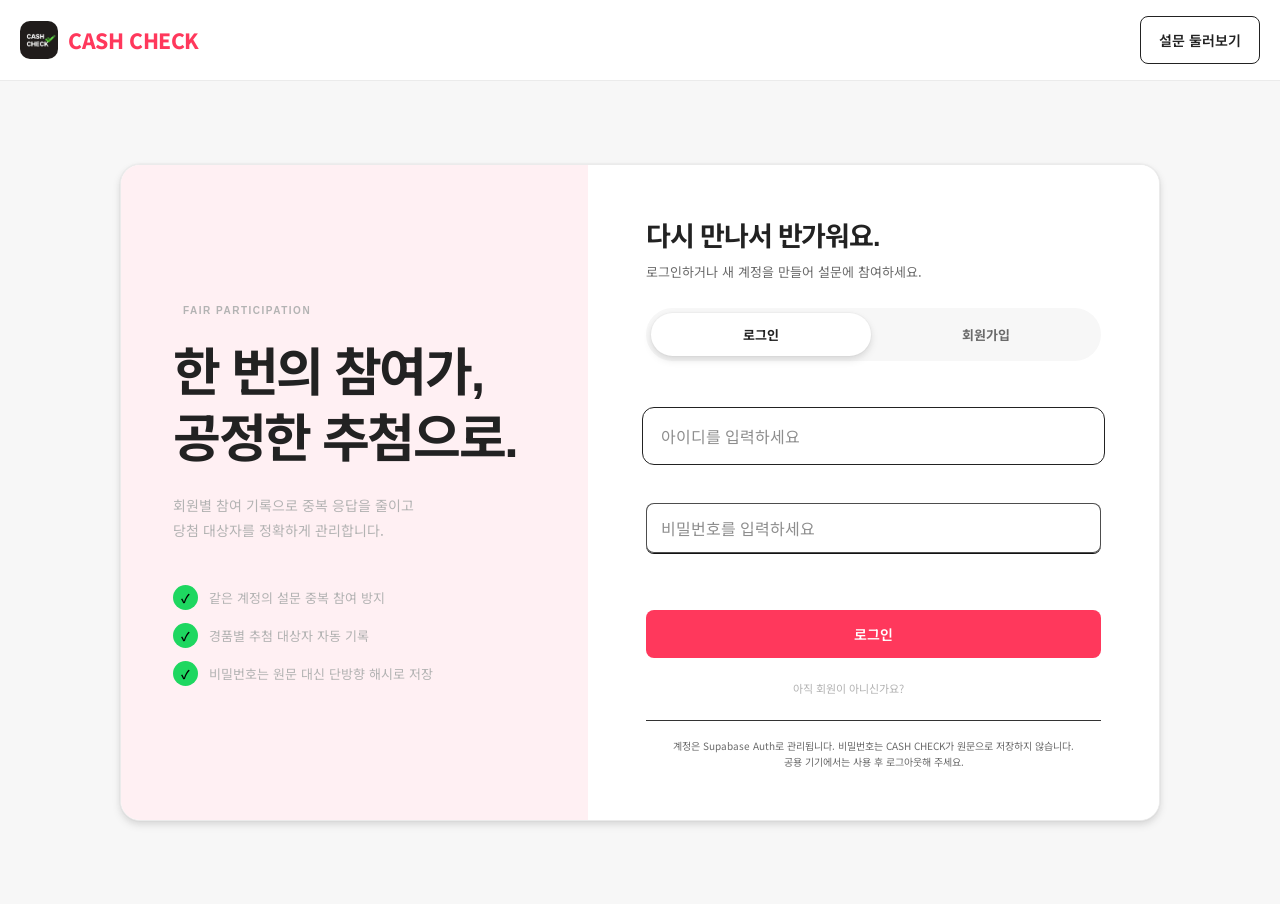
==== admin-draw.html @ 9e3c1b34 "Keep header action labels on one line" ====
<!DOCTYPE html>
<html lang="ko">
<head>
  <meta charset="UTF-8" />
  <meta name="viewport" content="width=device-width, initial-scale=1.0" />
  <meta name="description" content="Supabase 설문 참여 기록으로 당첨자를 추첨하는 CASH CHECK 마스터 화면" />
  <title>CASH CHECK · 마스터 경품 추첨</title>
  <link rel="preconnect" href="https://fonts.googleapis.com" />
  <link rel="preconnect" href="https://fonts.gstatic.com" crossorigin />
  <link href="https://fonts.googleapis.com/css2?family=Manrope:wght@500;600;700;800&family=Noto+Sans+KR:wght@400;500;600;700;800&display=swap" rel="stylesheet" />
  <link rel="icon" href="./assets/cash-check-logo.jpg" />
  <link rel="stylesheet" href="./styles.css?v=20260716-nav-nowrap" />
</head>
<body class="draw-page">
  <header class="site-header">
    <div class="nav-wrap">
      <a class="brand" href="./index.html" aria-label="CASH CHECK 홈"><img class="brand-logo" src="./assets/cash-check-logo.jpg" alt="" aria-hidden="true" /><span>CASH CHECK</span></a>
      <span class="draw-admin-badge">qwer 마스터 전용</span>
      <div class="nav-actions"><div data-auth-slot></div><a class="button button-small button-dark" href="./surveys.html">설문 목록</a></div>
    </div>
  </header>

  <main class="draw-main">
    <section class="draw-hero section-shell">
      <p class="kicker">MASTER RANDOM DRAW</p>
      <h1>완료된 설문별로<br />행운의 주인공을 뽑아보세요.</h1>
      <p>Supabase에 기록된 참여자만 돌림판에 들어갑니다. 서버에서 당첨자를 확정하고 기록한 뒤 돌림판 애니메이션으로 결과를 공개합니다.</p>
    </section>

    <section class="section-shell draw-board-shell">
      <div class="draw-loading draw-access-state" id="drawLoading"><span class="loading-spinner" aria-hidden="true"></span><strong>Supabase 참여 기록을 불러오는 중입니다.</strong></div>
      <div class="draw-access-state" id="drawDenied" hidden><span aria-hidden="true">🔐</span><h2>마스터 계정만 접근할 수 있어요.</h2><p><strong>qwer</strong> 계정으로 로그인한 뒤 다시 시도해 주세요.</p><a class="button button-primary" href="./auth.html?mode=login&next=./admin-draw.html">qwer 계정으로 로그인</a></div>
      <div class="draw-access-state" id="drawEmpty" hidden><span aria-hidden="true">📋</span><h2>추첨할 설문 기록이 없습니다.</h2><p>회원의 설문 참여 기록이 Supabase에 저장되면 여기에 설문별 돌림판이 생성됩니다.</p><a class="button button-ghost" href="./surveys.html">설문 목록 보기</a></div>
      <div class="draw-access-state draw-error-state" id="drawError" hidden><span aria-hidden="true">⚠️</span><h2>추첨 정보를 불러오지 못했어요.</h2><p id="drawErrorMessage"></p><button class="button button-dark" id="retryDrawData" type="button">다시 불러오기</button></div>
      <div class="draw-board-heading" id="drawBoardHeading" hidden><div><p class="draw-step-label">COMPLETED SURVEYS</p><h2>설문별 돌림판</h2></div><button class="text-button" id="refreshDrawData" type="button">참여 기록 새로고침</button></div>
      <div class="wheel-grid" id="wheelGrid" aria-live="polite"></div>
    </section>
  </main>

  <div class="draw-toast" id="drawToast" role="status" aria-live="polite"></div>
  <script src="./survey-data.js" defer></script>
  <script src="/api/config.js" defer></script>
  <script src="./auth.js?v=20260716-3" defer></script>
  <script src="./admin-draw.js?v=20260716-3" defer></script>
</body>
</html>
---- styles.css ----
:root {
  --navy: #17233f;
  --navy-2: #233154;
  --blue: #425bea;
  --blue-dark: #3046cb;
  --blue-soft: #eef0ff;
  --coral: #ff705c;
  --yellow: #ffcf4a;
  --mint: #98e6c1;
  --cream: #fbf8f0;
  --paper: #fffefa;
  --white: #ffffff;
  --ink: #18213a;
  --muted: #6f7585;
  --line: #e6e4dd;
  --shadow: 0 18px 45px rgba(26, 37, 68, 0.1);
  --radius: 24px;
}

* { box-sizing: border-box; }
[hidden] { display: none !important; }
html { scroll-behavior: smooth; }
body {
  margin: 0;
  color: var(--ink);
  background: var(--paper);
  font-family: "Noto Sans KR", sans-serif;
  word-break: keep-all;
}
body.modal-open { overflow: hidden; }
button, input { font: inherit; }
button, a { -webkit-tap-highlight-color: transparent; }
a { color: inherit; text-decoration: none; }
button { color: inherit; }

.skip-link { position: fixed; left: 16px; top: -60px; z-index: 200; padding: 12px 18px; background: var(--navy); color: white; border-radius: 10px; }
.skip-link:focus { top: 12px; }
.sr-only { position: absolute; width: 1px; height: 1px; margin: -1px; clip: rect(0, 0, 0, 0); overflow: hidden; }
.section-shell { width: min(1180px, calc(100% - 48px)); margin-inline: auto; }

.site-header { position: sticky; top: 0; z-index: 50; background: rgba(255, 254, 250, 0.92); border-bottom: 1px solid rgba(230, 228, 221, 0.85); backdrop-filter: blur(16px); }
.nav-wrap { width: min(1240px, calc(100% - 40px)); min-height: 76px; margin: auto; display: flex; align-items: center; justify-content: space-between; gap: 32px; }
.brand { display: inline-flex; align-items: center; gap: 10px; font-family: "Manrope", "Noto Sans KR", sans-serif; font-size: 22px; font-weight: 800; letter-spacing: -1px; white-space: nowrap; }
.brand-logo { width: 36px; height: 36px; border-radius: 7px; object-fit: cover; flex: 0 0 auto; box-shadow: 0 8px 22px rgba(0,0,0,.2); }
.brand-mark { position: relative; width: 29px; height: 27px; display: inline-flex; align-items: flex-end; gap: 3px; transform: rotate(-2deg); }
.brand-mark > span { display: block; width: 8px; border: 2px solid var(--navy); border-radius: 8px 8px 5px 5px; background: var(--yellow); }
.brand-mark > span:nth-child(1) { height: 17px; transform: rotate(-10deg); }
.brand-mark > span:nth-child(2) { height: 25px; background: var(--coral); }
.brand-mark > span:nth-child(3) { height: 20px; transform: rotate(9deg); background: var(--mint); }
.desktop-nav { display: flex; align-items: center; gap: 34px; margin-left: auto; }
.desktop-nav a { position: relative; font-size: 14px; font-weight: 600; color: #3f485e; }
.desktop-nav a::after { content: ""; position: absolute; height: 2px; left: 0; right: 100%; bottom: -7px; background: var(--blue); transition: right .2s; }
.desktop-nav a:hover::after { right: 0; }
.nav-actions { display: flex; align-items: center; gap: 10px; }
.auth-links, .auth-user-menu { display: flex; align-items: center; gap: 8px; }
.auth-user-chip { max-width: 118px; overflow: hidden; color: var(--navy); font-size: 13px; font-weight: 700; text-overflow: ellipsis; white-space: nowrap; }
.auth-logout { border: 0; background: transparent; color: var(--muted); font-size: 12px; cursor: pointer; padding: 8px 4px; }
.auth-logout:hover { color: var(--blue); }
.text-button { border: 0; background: transparent; font-size: 14px; cursor: pointer; padding: 10px; }
.menu-button { display: none; width: 42px; height: 42px; border: 1px solid var(--line); border-radius: 50%; background: white; cursor: pointer; }
.menu-button span { width: 17px; height: 2px; display: block; background: var(--navy); margin: 4px auto; transition: .2s; }
.mobile-nav { display: none; padding: 4px 24px 20px; background: var(--paper); }
.mobile-nav a { display: block; padding: 12px 0; font-weight: 600; border-bottom: 1px solid var(--line); }

.button { min-height: 50px; display: inline-flex; align-items: center; justify-content: center; gap: 12px; padding: 0 24px; border: 1px solid transparent; border-radius: 999px; font-weight: 700; font-size: 15px; cursor: pointer; transition: transform .2s, background .2s, box-shadow .2s; }
.button:hover { transform: translateY(-2px); }
.button-small { min-height: 43px; padding: 0 18px; font-size: 13px; }
.button-dark { color: white; background: var(--navy); }
.button-dark:hover { background: var(--blue); }
.button-primary { background: var(--blue); color: white; box-shadow: 0 10px 20px rgba(66, 91, 234, .23); }
.button-primary:hover { background: var(--blue-dark); }
.button-primary span, .button-light span { font-size: 19px; }
.button-ghost { color: var(--navy); background: white; border-color: #cfd2da; }
.button-ghost:hover { border-color: var(--navy); }
.button-light { background: white; color: var(--blue-dark); }
.button-full { width: 100%; border-radius: 13px; }

.opening-section { min-height: calc(100svh - 76px); display: grid; align-items: center; padding: 42px 0 34px; overflow: hidden; background: linear-gradient(180deg, #f4f1ff 0%, var(--paper) 76%); border-bottom: 1px solid var(--line); }
.opening-content { display: grid; justify-items: center; gap: 26px; }
.opening-copy { text-align: center; }
.opening-copy > p { width: max-content; margin: 0 auto 10px; padding: 5px 9px; color: var(--blue); background: var(--blue-soft); border-radius: 999px; font: 800 10px "Manrope", sans-serif; letter-spacing: 1.4px; }
.opening-copy h1 { margin: 0; font-family: "Gowun Dodum", sans-serif; font-size: clamp(38px, 4.5vw, 58px); font-weight: 400; line-height: 1.22; letter-spacing: -2.5px; }
.opening-copy > span { display: block; margin-top: 10px; color: var(--muted); font-size: 13px; }
.prize-grid { width: 100%; display: grid; grid-template-columns: repeat(3, 1fr); gap: 18px; }
.prize-card { position: relative; overflow: hidden; min-height: 296px; display: flex; flex-direction: column; padding: 14px; background: white; border: 1px solid var(--line); border-radius: 22px; box-shadow: 0 14px 34px rgba(26, 37, 68, .08); transition: transform .2s, box-shadow .2s, border-color .2s; }
.prize-card:hover { border-color: color-mix(in srgb, var(--prize-ink) 35%, white); box-shadow: 0 18px 40px rgba(26, 37, 68, .13); transform: translateY(-5px); }
.prize-brand { position: absolute; z-index: 2; left: 24px; top: 24px; padding: 5px 8px; color: var(--prize-ink); background: rgba(255,255,255,.88); border-radius: 7px; font: 800 9px "Manrope", sans-serif; letter-spacing: .8px; }
.prize-visual { position: relative; height: 132px; display: grid; place-items: center; overflow: hidden; background: var(--prize-color); border-radius: 14px; }
.prize-visual::before, .prize-visual::after { content: ""; position: absolute; border: 1px solid color-mix(in srgb, var(--prize-ink) 20%, transparent); border-radius: 50%; }
.prize-visual::before { width: 150px; height: 150px; right: -65px; top: -70px; }
.prize-visual::after { width: 80px; height: 80px; left: -35px; bottom: -38px; }
.prize-visual > span { position: relative; z-index: 1; font-size: 64px; filter: drop-shadow(0 7px 7px rgba(24, 33, 58, .12)); transform: translateY(4px); }
.prize-info { display: flex; flex: 1; flex-direction: column; padding: 15px 7px 6px; }
.prize-info > span { color: var(--muted); font-size: 9px; }
.prize-info h2 { margin: 5px 0 6px; color: var(--ink); font-size: 17px; line-height: 1.35; letter-spacing: -.5px; }
.prize-info strong { width: max-content; padding: 4px 7px; color: var(--prize-ink); background: var(--prize-color); border-radius: 6px; font-size: 10px; }
.prize-info p { margin: auto 0 0; padding-top: 12px; color: var(--muted); border-top: 1px solid var(--line); font-size: 10px; line-height: 1.45; }
.prize-hit { position: absolute; inset: 0; border: 0; border-radius: inherit; background: transparent; cursor: pointer; }
.prize-hit:focus-visible { outline: 3px solid var(--prize-ink); outline-offset: -5px; }
.opening-skip { display: inline-flex; align-items: center; gap: 8px; color: var(--muted); font-size: 11px; font-weight: 600; }
.opening-skip span { color: var(--blue); font-size: 16px; animation: opening-bounce 1.8s ease-in-out infinite; }
.landing-page .opening-skip span { animation-name: opening-forward; }
.landing-empty { grid-column: 1 / -1; margin: 60px 0; color: var(--muted); text-align: center; }
@keyframes opening-bounce { 50% { transform: translateY(4px); } }
@keyframes opening-forward { 50% { transform: translateX(4px); } }

.hero { min-height: calc(100svh - 76px); display: grid; grid-template-columns: .88fr 1.12fr; align-items: center; gap: 50px; padding-block: clamp(30px, 4vh, 52px); }
.eyebrow { display: inline-flex; align-items: center; gap: 8px; color: var(--blue); font-size: 13px; font-weight: 700; letter-spacing: -.1px; }
.eyebrow-dot { width: 19px; height: 19px; display: inline-block; border: 5px solid var(--blue); border-radius: 50%; box-shadow: inset 0 0 0 2px white; }
.hero h1 { margin: 24px 0 24px; font-family: "Gowun Dodum", sans-serif; font-size: clamp(48px, 5.5vw, 76px); line-height: 1.18; letter-spacing: -4px; font-weight: 400; }
.hero h1 em { position: relative; color: var(--blue); font-style: normal; }
.hero h1 em::after { content: ""; position: absolute; left: 2px; right: -2px; bottom: 0; height: 8px; border-radius: 50%; border-top: 3px solid var(--coral); transform: rotate(-1deg); }
.hero-copy > p { margin: 0; color: var(--muted); line-height: 1.85; font-size: 17px; }
.hero-actions { display: flex; gap: 12px; margin-top: 34px; }
.hero-proof { display: flex; gap: 24px; margin-top: 22px; font-size: 12px; color: #707787; }
.hero-proof b { display: inline-grid; width: 18px; height: 18px; margin-right: 4px; place-items: center; color: var(--blue); background: var(--blue-soft); border-radius: 50%; }

.hero-visual { position: relative; min-height: 590px; display: grid; place-items: center; isolation: isolate; }
.hero-visual::before { content: ""; position: absolute; z-index: -3; width: 500px; height: 500px; background: #d8dcff; border-radius: 46% 54% 63% 37% / 47% 44% 56% 53%; transform: rotate(8deg); }
.hero-visual::after { content: ""; position: absolute; z-index: -2; width: 440px; height: 440px; border: 2px dashed rgba(66, 91, 234, .23); border-radius: 50%; }
.orbit { position: absolute; z-index: -1; border-radius: 50%; }
.orbit-one { width: 78px; height: 78px; right: 4%; top: 12%; background: var(--yellow); border: 1px solid rgba(24, 33, 58, .12); }
.orbit-two { width: 46px; height: 46px; left: 2%; bottom: 13%; background: var(--coral); }
.floating-note { position: absolute; z-index: 2; display: flex; align-items: center; gap: 9px; padding: 12px 16px; border: 1px solid rgba(23, 35, 63, .08); border-radius: 13px; background: white; box-shadow: var(--shadow); font-size: 12px; font-weight: 700; animation: float 4s ease-in-out infinite; }
.floating-note span { width: 24px; height: 24px; display: grid; place-items: center; border-radius: 50%; background: var(--mint); }
.note-top { right: -3px; top: 19%; }
.note-bottom { left: -4px; bottom: 21%; animation-delay: -2s; }
.note-bottom span { background: var(--yellow); }
.preview-card { position: relative; width: 410px; padding: 25px; border: 2px solid rgba(66, 91, 234, .24); border-radius: 27px; background: white; box-shadow: 14px 20px 0 rgba(49, 65, 132, .12), var(--shadow); cursor: pointer; transform: rotate(-2deg); transition: transform .2s ease, box-shadow .2s ease, border-color .2s ease; }
.preview-card:hover, .preview-card:focus-within { border-color: var(--blue); box-shadow: 10px 15px 0 rgba(49, 65, 132, .12), 0 18px 46px rgba(23,35,63,.16); transform: rotate(-1deg) translateY(-6px); }
.preview-hit { position: absolute; inset: 0; border: 0; border-radius: inherit; background: transparent; cursor: pointer; }
.preview-hit:focus-visible { outline: 3px solid var(--blue); outline-offset: 5px; }
.preview-head { display: flex; justify-content: space-between; }
.preview-head p { margin: 0 0 4px; color: var(--blue); font: 700 10px "Manrope", sans-serif; letter-spacing: 1px; }
.preview-head div > span { color: var(--muted); font-size: 11px; }
.bookmark-icon { width: 30px; height: 30px; display: grid; place-items: center; color: white; background: var(--blue); border-radius: 50%; font-size: 16px; font-weight: 800; }
.preview-illustration { position: relative; height: 190px; margin: 18px 0; overflow: hidden; background: var(--blue-soft); border-radius: 16px; }
.preview-illustration::before { content: ""; position: absolute; width: 95px; height: 95px; right: -20px; bottom: -20px; border-radius: 50%; background: var(--mint); }
.preview-illustration::after { content: ""; position: absolute; width: 60px; height: 60px; left: -15px; top: -15px; transform: rotate(15deg); background: var(--yellow); border-radius: 15px; }
.speech { position: absolute; z-index: 1; display: grid; place-items: center; border: 2px solid var(--navy); background: white; color: var(--navy); font: 800 24px "Manrope"; box-shadow: 4px 4px 0 rgba(23, 35, 63, .13); }
.speech::after { content: ""; position: absolute; width: 9px; height: 9px; bottom: -6px; background: white; border-right: 2px solid var(--navy); border-bottom: 2px solid var(--navy); transform: rotate(45deg); }
.speech-a { width: 72px; height: 62px; left: 68px; top: 42px; border-radius: 18px; transform: rotate(-7deg); }
.speech-b { width: 78px; height: 70px; left: 150px; top: 68px; border-radius: 50%; background: var(--coral); color: white; transform: rotate(7deg); }
.speech-b::after { background: var(--coral); }
.speech-c { width: 66px; height: 59px; right: 55px; top: 31px; border-radius: 15px; background: var(--yellow); transform: rotate(6deg); }
.speech-c::after { background: var(--yellow); }
.cursor-shape { position: absolute; z-index: 2; right: 105px; bottom: 16px; color: var(--blue); font-size: 32px; transform: rotate(-20deg); }
.category-label { display: inline-block; padding: 5px 9px; color: var(--blue-dark); background: var(--blue-soft); border-radius: 6px; font-size: 10px; font-weight: 700; }
.preview-card h2 { margin: 13px 0; font-size: 24px; line-height: 1.38; letter-spacing: -.8px; }
.preview-meta { display: flex; gap: 16px; color: var(--muted); font-size: 12px; }
.preview-meta span::before { content: "·"; margin-right: 5px; color: var(--blue); }
.preview-reward { display: flex; justify-content: space-between; align-items: center; margin-top: 20px; padding-top: 16px; border-top: 1px solid var(--line); font-size: 12px; color: var(--muted); }
.preview-reward strong { max-width: 230px; color: var(--coral); font: 800 16px/1.45 "Manrope", "Noto Sans KR", sans-serif; text-align: right; }
.preview-cta { min-height: 50px; display: flex; align-items: center; justify-content: space-between; margin-top: 16px; padding: 0 17px; color: white; background: var(--blue); border-radius: 13px; font-size: 14px; font-weight: 700; box-shadow: 0 8px 16px rgba(66, 91, 234, .2); }
.preview-cta b { width: 23px; height: 23px; display: grid; place-items: center; background: rgba(255,255,255,.18); border-radius: 50%; font-size: 15px; }
@keyframes float { 50% { transform: translateY(-8px); } }

.trust-strip { background: var(--cream); border-block: 1px solid var(--line); }
.trust-grid { min-height: 120px; display: grid; grid-template-columns: repeat(3, 1fr); align-items: center; }
.trust-item { min-height: 58px; display: flex; align-items: center; justify-content: center; gap: 16px; padding: 0 34px; border-right: 1px solid var(--line); }
.trust-item:last-child { border: 0; }
.trust-icon { flex: 0 0 auto; width: 42px; height: 42px; display: grid; place-items: center; color: var(--blue); background: var(--blue-soft); border-radius: 50%; font-size: 18px; font-weight: 800; }
.trust-item strong { display: block; margin-bottom: 4px; font-size: 14px; }
.trust-item p { margin: 0; color: var(--muted); font-size: 11px; }

.survey-section { padding: 110px 0 120px; background: var(--paper); }
.section-heading { display: flex; align-items: end; justify-content: space-between; gap: 24px; }
.kicker { margin: 0 0 14px !important; color: var(--blue) !important; font: 800 12px "Manrope", sans-serif !important; letter-spacing: 1.7px; }
.section-heading h2, .process-intro h2 { margin: 0; font-family: "Gowun Dodum", sans-serif; font-size: clamp(36px, 4.5vw, 54px); font-weight: 400; letter-spacing: -2px; line-height: 1.25; }
.section-heading > div > p:last-child { margin: 13px 0 0; color: var(--muted); font-size: 15px; }
.result-summary { flex: 0 0 auto; padding-bottom: 4px; color: var(--muted); font-size: 13px; }
.result-summary strong { color: var(--blue); font: 800 23px "Manrope"; }
.survey-toolbar { display: flex; justify-content: space-between; align-items: center; gap: 20px; margin: 42px 0 30px; }
.filter-tabs { display: flex; flex-wrap: wrap; gap: 8px; }
.filter-chip { padding: 10px 16px; border: 1px solid var(--line); border-radius: 999px; background: white; color: #5b6271; font-size: 13px; font-weight: 600; cursor: pointer; transition: .18s; }
.filter-chip:hover, .filter-chip.active { border-color: var(--navy); background: var(--navy); color: white; }
.search-box { width: 270px; height: 44px; display: flex; align-items: center; gap: 8px; padding: 0 15px; border: 1px solid var(--line); border-radius: 12px; background: white; }
.search-box:focus-within { border-color: var(--blue); box-shadow: 0 0 0 3px var(--blue-soft); }
.search-box span { font-size: 22px; transform: rotate(-15deg); }
.search-box input { width: 100%; border: 0; outline: 0; background: transparent; font-size: 12px; }
.survey-grid { display: grid; grid-template-columns: repeat(3, 1fr); gap: 22px; }
.survey-card { position: relative; overflow: hidden; display: flex; flex-direction: column; min-height: 355px; padding: 26px; border: 1px solid var(--line); border-radius: 19px; background: white; transition: transform .22s, box-shadow .22s, border-color .22s; }
.survey-card:hover { transform: translateY(-6px); border-color: #ced3f7; box-shadow: var(--shadow); }
.survey-card::before { content: ""; position: absolute; width: 100px; height: 100px; right: -45px; top: -45px; border-radius: 50%; background: var(--card-color, var(--blue-soft)); opacity: .8; }
.card-top { display: flex; justify-content: space-between; align-items: center; }
.card-category { padding: 6px 10px; border-radius: 7px; color: var(--card-ink, var(--blue)); background: var(--card-color, var(--blue-soft)); font-size: 11px; font-weight: 700; }
.card-dday { color: var(--coral); font: 800 11px "Manrope"; }
.survey-card h3 { margin: 23px 0 11px; font-size: 20px; line-height: 1.48; letter-spacing: -.7px; }
.survey-card .description { margin: 0; color: var(--muted); font-size: 12px; line-height: 1.75; }
.card-facts { display: flex; gap: 17px; margin-top: 20px; color: #50586a; font-size: 11px; }
.card-facts span { display: inline-flex; align-items: center; gap: 5px; }
.privacy-badge { width: max-content; margin-top: 15px; padding: 5px 8px; border-radius: 6px; background: #f4f5f7; color: #596274; font-size: 10px; }
.privacy-badge::before { content: "✓"; margin-right: 5px; color: #19875a; font-weight: 800; }
.card-bottom { display: flex; justify-content: space-between; align-items: end; gap: 12px; margin-top: auto; padding-top: 22px; border-top: 1px solid var(--line); }
.card-bottom > div:first-child { flex: 1; min-width: 0; }
.reward-label { display: block; margin-bottom: 4px; color: var(--muted); font-size: 10px; }
.reward-value { display: block; color: var(--blue); font: 800 14px/1.45 "Manrope", "Noto Sans KR", sans-serif; word-break: keep-all; }
.slots { flex: 0 0 auto; text-align: right; }
.slots span { display: block; margin-bottom: 7px; color: var(--muted); font-size: 10px; }
.slots strong { display: block; font-size: 13px; }
.card-hit { position: absolute; inset: 0; border: 0; background: transparent; cursor: pointer; }
.survey-card h3, .survey-card .card-top, .survey-card .description, .survey-card .card-facts, .survey-card .privacy-badge, .survey-card .card-bottom { position: relative; pointer-events: none; }
.empty-state { padding: 70px 20px; text-align: center; border: 1px dashed #cfd2da; border-radius: 20px; }
.empty-state > span { display: block; font-size: 42px; transform: rotate(-15deg); }
.empty-state h3 { margin: 12px 0 5px; }
.empty-state p { margin: 0 0 20px; color: var(--muted); font-size: 13px; }
.load-more-wrap { display: flex; justify-content: center; margin-top: 34px; }
.load-more-wrap[hidden] { display: none; }
.load-more-button { min-width: 170px; min-height: 48px; padding: 0 22px; color: var(--navy); background: white; border: 1px solid #cfd2da; border-radius: 999px; font-size: 13px; font-weight: 700; cursor: pointer; transition: transform .2s, border-color .2s, box-shadow .2s; }
.load-more-button span { display: inline-block; margin-left: 8px; color: var(--blue); font-size: 16px; transition: transform .2s; }
.load-more-button:hover { border-color: var(--blue); box-shadow: 0 8px 20px rgba(66, 91, 234, .12); transform: translateY(-2px); }
.load-more-button:hover span { transform: translateY(3px); }
.load-more-button:focus-visible { outline: 3px solid var(--blue-soft); outline-offset: 3px; border-color: var(--blue); }

.process-section { padding: 120px 0; color: white; background: var(--navy); }
.process-layout { display: grid; grid-template-columns: .8fr 1.2fr; gap: 100px; }
.process-intro .kicker { color: var(--mint) !important; }
.process-intro > p:not(.kicker) { max-width: 390px; margin: 24px 0; color: #b9c0d1; font-size: 14px; line-height: 1.85; }
.inline-link { display: inline-flex; align-items: center; gap: 12px; padding-bottom: 5px; border-bottom: 1px solid #8090b2; color: #e9ecf5; font-size: 13px; font-weight: 600; }
.process-list { margin: 0; padding: 0; list-style: none; }
.process-list li { display: grid; grid-template-columns: 72px 1fr; gap: 20px; align-items: start; padding: 0 0 28px; margin-bottom: 28px; border-bottom: 1px solid #33405e; }
.process-list li:last-child { margin: 0; }
.process-list li > span { color: var(--mint); font: 700 13px "Manrope"; }
.process-list h3 { margin: -5px 0 8px; font-size: 19px; }
.process-list p { margin: 0; color: #aeb7cc; font-size: 13px; line-height: 1.6; }


.site-footer { padding: 65px 0 25px; color: #b9c0d1; background: #111a30; }
.footer-grid { display: grid; grid-template-columns: 1fr 1.7fr; gap: 80px; }
.footer-brand { color: white; }
.footer-brand .brand-mark span { border-color: white; }
.footer-grid > div:first-child > p { margin-top: 15px; font-size: 12px; }
.footer-links { display: grid; grid-template-columns: repeat(3, 1fr); gap: 50px; }
.footer-links > div { display: flex; flex-direction: column; align-items: flex-start; gap: 11px; font-size: 11px; }
.footer-links strong { margin-bottom: 4px; color: white; font-size: 12px; }
.footer-links a:hover { color: white; }
.footer-links button { padding: 0; border: 0; background: transparent; color: inherit; font-size: inherit; cursor: pointer; }
.footer-bottom { display: flex; justify-content: space-between; margin-top: 45px; padding-top: 20px; border-top: 1px solid #29334a; font-size: 9px; }

.modal-backdrop { position: fixed; inset: 0; z-index: 100; display: grid; place-items: center; padding: 20px; background: rgba(11, 18, 34, .72); backdrop-filter: blur(5px); }
.modal-backdrop[hidden] { display: none; }
.modal { position: relative; width: min(560px, 100%); max-height: calc(100vh - 40px); overflow-y: auto; padding: 34px; border-radius: 22px; background: white; box-shadow: 0 30px 80px rgba(0,0,0,.3); }
.modal-close { position: absolute; right: 18px; top: 16px; width: 36px; height: 36px; border: 0; border-radius: 50%; background: #f2f3f5; font-size: 24px; cursor: pointer; }
.modal-kicker { margin: 0; color: var(--blue); font-size: 11px; font-weight: 800; }
.modal h2 { margin: 14px 40px 10px 0; font-size: 26px; line-height: 1.4; }
.modal-description { color: var(--muted); font-size: 13px; line-height: 1.7; }
.modal-facts { display: grid; grid-template-columns: repeat(3, 1fr); gap: 8px; margin: 24px 0; }
.modal-facts div { padding: 14px; background: var(--cream); border-radius: 10px; }
.modal-facts span { display: block; margin-bottom: 5px; color: var(--muted); font-size: 9px; }
.modal-facts strong { font-size: 13px; }
.draw-box { padding: 17px; margin-bottom: 12px; background: #eef0ff; border: 1px solid #d7ddff; border-radius: 12px; }
.draw-box strong { display: block; margin-bottom: 8px; color: var(--blue-dark); font-size: 12px; }
.draw-box p { margin: 0; color: #53618a; font-size: 11px; line-height: 1.6; }
.privacy-box { padding: 17px; margin-bottom: 20px; background: #eef8f3; border: 1px solid #ccebdc; border-radius: 12px; }
.privacy-box strong { display: block; margin-bottom: 8px; color: #147a4c; font-size: 12px; }
.privacy-box p { margin: 0; color: #506b5e; font-size: 11px; line-height: 1.6; }

.participation-complete { color: #526159; background: #e7eee9; border-color: #d4ded7; cursor: not-allowed; }
.participation-complete:hover { transform: none; }

.auth-page { min-height: 100vh; background: #f5f3ed; }
.auth-header { position: relative; background: rgba(255, 254, 250, .96); }
.auth-main { min-height: calc(100svh - 77px); display: grid; place-items: center; padding: 54px 24px; }
.auth-shell { width: min(1040px, 100%); display: grid; grid-template-columns: minmax(0, .9fr) minmax(440px, 1.1fr); overflow: hidden; background: white; border: 1px solid var(--line); border-radius: 30px; box-shadow: 0 28px 70px rgba(26, 37, 68, .12); }
.auth-intro { position: relative; overflow: hidden; min-height: 650px; display: flex; flex-direction: column; justify-content: center; padding: 58px 52px; color: white; background: var(--navy); }
.auth-intro::before, .auth-intro::after { content: ""; position: absolute; border: 1px solid rgba(255,255,255,.12); border-radius: 50%; }
.auth-intro::before { width: 330px; height: 330px; right: -190px; top: -150px; }
.auth-intro::after { width: 250px; height: 250px; left: -145px; bottom: -125px; }
.auth-intro > * { position: relative; z-index: 1; }
.auth-kicker { width: max-content; margin: 0 0 18px; padding: 6px 10px; color: var(--mint); background: rgba(152,230,193,.1); border: 1px solid rgba(152,230,193,.28); border-radius: 999px; font: 800 10px "Manrope", sans-serif; letter-spacing: 1.5px; }
.auth-intro h1 { margin: 0; font-family: "Gowun Dodum", sans-serif; font-size: clamp(38px, 4.2vw, 52px); font-weight: 400; line-height: 1.28; letter-spacing: -2.4px; }
.auth-intro > p:not(.auth-kicker) { margin: 20px 0 0; color: #cbd1de; font-size: 14px; line-height: 1.8; }
.auth-benefits { display: grid; gap: 13px; margin: 42px 0 0; padding: 0; list-style: none; }
.auth-benefits li { display: flex; align-items: center; gap: 11px; color: #edf0f6; font-size: 13px; }
.auth-benefits b { width: 25px; height: 25px; display: grid; place-items: center; flex: 0 0 auto; color: var(--navy); background: var(--mint); border-radius: 50%; font-size: 12px; }
.auth-panel { min-height: 650px; display: flex; flex-direction: column; justify-content: center; padding: 50px 58px; }
.auth-panel-head { margin-bottom: 25px; }
.auth-panel-head h2 { margin: 0 0 8px; font-size: 27px; letter-spacing: -1.2px; }
.auth-panel-head p { margin: 0; color: var(--muted); font-size: 13px; line-height: 1.6; }
.auth-tabs { display: grid; grid-template-columns: repeat(2, 1fr); gap: 5px; margin-bottom: 25px; padding: 5px; background: #f1f1ed; border-radius: 13px; }
.auth-tab { min-height: 43px; border: 0; border-radius: 9px; background: transparent; color: var(--muted); font-size: 13px; font-weight: 700; cursor: pointer; }
.auth-tab.active { color: var(--navy); background: white; box-shadow: 0 3px 12px rgba(26,37,68,.08); }
.auth-form { display: grid; gap: 17px; }
.auth-field { display: grid; gap: 8px; }
.auth-field label { color: #39425a; font-size: 12px; font-weight: 700; }
.auth-field input { width: 100%; min-height: 50px; padding: 0 15px; color: var(--ink); background: white; border: 1px solid #d9d9d2; border-radius: 11px; outline: 0; transition: border-color .2s, box-shadow .2s; }
.auth-field input::placeholder { color: #a5a8b0; }
.auth-field input:focus { border-color: var(--blue); box-shadow: 0 0 0 3px rgba(66,91,234,.1); }
.auth-field small { color: var(--muted); font-size: 10px; line-height: 1.45; }
.auth-agreement { display: flex; align-items: flex-start; gap: 9px; color: #596174; font-size: 11px; line-height: 1.5; cursor: pointer; }
.auth-agreement input { width: 17px; height: 17px; margin: 0; flex: 0 0 auto; accent-color: var(--blue); }
.auth-submit { margin-top: 3px; }
.auth-message { min-height: 20px; margin: 0; font-size: 11px; line-height: 1.5; }
.auth-message.error { color: #c63d36; }
.auth-message.success { color: #16734a; }
.auth-switch { margin: 1px 0 0; color: var(--muted); text-align: center; font-size: 11px; }
.auth-switch button { padding: 4px; color: var(--blue); border: 0; background: transparent; font-weight: 700; cursor: pointer; }
.auth-security { margin: 20px 0 0; padding-top: 17px; color: #7b8090; border-top: 1px solid var(--line); font-size: 10px; line-height: 1.6; text-align: center; }
.account-view { display: grid; gap: 22px; }
.account-badge { width: 54px; height: 54px; display: grid; place-items: center; color: var(--blue); background: var(--blue-soft); border-radius: 17px; font-size: 23px; }
.account-view h2 { margin: 0; font-size: 27px; letter-spacing: -1px; }
.account-view > p { margin: -12px 0 0; color: var(--muted); font-size: 13px; }
.account-summary { display: grid; grid-template-columns: repeat(2, 1fr); gap: 10px; }
.account-summary div { padding: 16px; background: #f7f7f3; border-radius: 12px; }
.account-summary span { display: block; color: var(--muted); font-size: 10px; }
.account-summary strong { display: block; margin-top: 5px; font-size: 14px; }
.participation-history h3 { margin: 0 0 10px; font-size: 13px; }
.participation-list { max-height: 174px; display: grid; gap: 8px; margin: 0; padding: 0; overflow-y: auto; list-style: none; }
.participation-list li { padding: 11px 13px; background: var(--blue-soft); border-radius: 10px; }
.participation-list strong { display: block; font-size: 11px; }
.participation-list span { display: block; margin-top: 3px; color: var(--muted); font-size: 9px; }
.participation-empty { color: var(--muted); font-size: 11px; }
.account-actions { display: grid; grid-template-columns: 1fr 1fr; gap: 9px; }
.account-actions .button { min-height: 46px; padding: 0 14px; font-size: 12px; }

.toast { position: fixed; z-index: 150; left: 50%; bottom: 28px; max-width: calc(100% - 32px); padding: 13px 20px; color: white; background: var(--navy); border-radius: 999px; box-shadow: var(--shadow); font-size: 12px; opacity: 0; pointer-events: none; transform: translate(-50%, 20px); transition: .25s; }
.toast.show { opacity: 1; transform: translate(-50%, 0); }

@media (max-width: 980px) {
  .desktop-nav { display: none; }
  .menu-button { display: block; }
  .mobile-nav.open { display: block; }
  .hero { gap: 22px; }
  .hero-visual { transform: scale(.94); }
  .survey-grid { grid-template-columns: repeat(2, 1fr); }
  .process-layout { gap: 50px; }
  .auth-shell { grid-template-columns: minmax(0, .8fr) minmax(410px, 1.2fr); }
  .auth-intro { padding: 45px 35px; }
  .auth-panel { padding: 45px 42px; }
}

@media (max-width: 760px) {
  .section-shell { width: min(100% - 32px, 620px); }
  .nav-wrap { width: calc(100% - 28px); min-height: 66px; }
  .nav-actions .text-button, .nav-actions .button { display: none; }
  .opening-section { min-height: calc(100svh - 66px); padding: 34px 0 25px; }
  .opening-content { gap: 20px; }
  .opening-copy h1 { font-size: clamp(35px, 10vw, 48px); }
  .opening-copy > span { font-size: 12px; }
  .prize-grid { width: calc(100% + 32px); grid-auto-flow: column; grid-auto-columns: min(82vw, 310px); grid-template-columns: none; gap: 12px; padding: 0 16px 10px; overflow-x: auto; scroll-snap-type: x mandatory; scrollbar-width: thin; }
  .prize-card { min-height: 274px; scroll-snap-align: center; }
  .prize-visual { height: 118px; }
  .prize-visual > span { font-size: 57px; }
  .hero { min-height: calc(100svh - 66px); display: flex; flex-direction: column; justify-content: center; gap: 10px; padding-block: 18px; text-align: center; }
  .hero-copy { flex: 0 0 auto; }
  .hero h1 { margin: 12px 0 0; font-size: clamp(34px, 10vw, 46px); line-height: 1.08; letter-spacing: -2.5px; }
  .hero-copy > p, .hero-actions, .hero-proof { display: none; }
  .hero-visual { flex: 1; width: 100%; min-height: 500px; margin: 0; transform: none; }
  .preview-card { width: min(390px, calc(100vw - 70px)); }
  .trust-grid { grid-template-columns: 1fr; padding-block: 16px; }
  .trust-item { justify-content: flex-start; padding: 18px 15px; border-right: 0; border-bottom: 1px solid var(--line); }
  .section-heading { display: block; }
  .result-summary { margin-top: 20px; }
  .survey-toolbar { align-items: stretch; flex-direction: column; }
  .filter-tabs { flex-wrap: nowrap; overflow-x: auto; padding-bottom: 4px; }
  .filter-chip { flex: 0 0 auto; }
  .search-box { width: 100%; }
  .survey-grid { grid-template-columns: 1fr; }
  .process-layout, .footer-grid { grid-template-columns: 1fr; gap: 55px; }
  .process-section, .survey-section { padding: 85px 0; }
  .footer-links { gap: 20px; }
  .nav-actions [data-auth-slot] { display: none; }
  .landing-page .nav-actions [data-auth-slot] { display: block; }
  .landing-page .auth-signup-link { display: none; }
  .landing-page .auth-login-link { display: inline-flex !important; padding-inline: 6px; }
  .landing-page .auth-user-chip { max-width: 70px; font-size: 11px; }
  .landing-page .auth-logout { display: none; }
  .mobile-auth { padding-top: 12px; }
  .mobile-auth .auth-links, .mobile-auth .auth-user-menu { justify-content: stretch; }
  .mobile-auth .auth-links a { flex: 1; text-align: center; }
  .mobile-auth .auth-user-menu { justify-content: space-between; padding: 4px 0; }
  .auth-main { min-height: calc(100svh - 67px); padding: 24px 16px; }
  .auth-shell { max-width: 560px; grid-template-columns: 1fr; }
  .auth-intro { display: none; }
  .auth-panel { min-height: auto; padding: 38px 32px; }
}

@media (max-width: 470px) {
  .desktop-only { display: none; }
  .hero { gap: 0; padding-block: 12px; }
  .eyebrow { font-size: 11px; }
  .eyebrow-dot { width: 16px; height: 16px; border-width: 4px; }
  .hero h1 { margin-top: 9px; font-size: clamp(31px, 9.5vw, 39px); }
  .hero-visual { min-height: 440px; margin: 0; transform: none; }
  .hero-visual::before { width: 350px; height: 350px; }
  .hero-visual::after { width: 310px; height: 310px; }
  .floating-note { display: none; }
  .preview-card { width: min(350px, calc(100vw - 44px)); padding: 16px; border-radius: 22px; transform: none; }
  .preview-card:hover, .preview-card:focus-within { transform: translateY(-3px); }
  .preview-illustration { height: 130px; margin: 12px 0; }
  .speech-a { width: 58px; height: 49px; left: 45px; top: 24px; }
  .speech-b { width: 63px; height: 56px; left: 120px; top: 45px; }
  .speech-c { width: 53px; height: 47px; right: 38px; top: 18px; }
  .cursor-shape { right: 72px; bottom: 8px; font-size: 25px; }
  .preview-card h2 { margin: 9px 0; font-size: 19px; }
  .preview-meta { font-size: 10px; }
  .preview-reward { margin-top: 12px; padding-top: 10px; font-size: 10px; }
  .preview-reward strong { max-width: 190px; font-size: 13px; }
  .preview-cta { min-height: 44px; margin-top: 11px; font-size: 12px; }
  .section-heading h2, .process-intro h2 { font-size: 37px; }
  .footer-links { grid-template-columns: repeat(2, 1fr); row-gap: 35px; }
  .footer-bottom { align-items: flex-start; flex-direction: column; gap: 8px; }
  .modal { padding: 26px 20px; }
  .modal-facts { grid-template-columns: 1fr; }
  .auth-panel { padding: 32px 21px; }
  .auth-panel-head h2, .account-view h2 { font-size: 24px; }
  .account-actions { grid-template-columns: 1fr; }
}

/* Operator prize draw */
.draw-page { min-height: 100vh; background: #f4f5f0; color: #181818; font-family: "Noto Sans KR", sans-serif; }
.draw-page .site-header { background: rgba(255,255,255,.94); }
.draw-admin-badge { margin-right: auto; padding-left: 20px; border-left: 1px solid #ddd; color: #666; font-size: 13px; font-weight: 700; }
.draw-main { padding-bottom: 100px; }
.draw-hero { padding-top: 88px; padding-bottom: 50px; text-align: center; }
.draw-hero h1 { margin: 10px 0 18px; font-size: clamp(38px, 5vw, 64px); line-height: 1.12; letter-spacing: -3px; }
.draw-hero > p:last-child { max-width: 670px; margin: auto; color: #666; line-height: 1.8; }
.draw-workspace { max-width: 900px; }
.draw-steps { display: grid; grid-template-columns: repeat(3, 1fr); padding: 0; margin: 0 0 18px; list-style: none; }
.draw-steps li { position: relative; display: flex; align-items: center; justify-content: center; gap: 8px; color: #999; font-size: 13px; font-weight: 700; }
.draw-steps li:not(:last-child)::after { content: ""; position: absolute; left: 68%; width: 64%; height: 1px; background: #d9d9d2; }
.draw-steps span { display: grid; width: 28px; height: 28px; place-items: center; border-radius: 50%; background: #ddd; color: #777; z-index: 1; }
.draw-steps li.active { color: #171717; }
.draw-steps li.active span { background: #c8ff47; color: #171717; }
.draw-panel { padding: clamp(24px, 5vw, 52px); border: 1px solid #dedfd8; border-radius: 24px; background: #fff; box-shadow: 0 20px 60px rgba(0,0,0,.07); }
.draw-panel-heading { display: flex; align-items: flex-start; justify-content: space-between; gap: 20px; margin-bottom: 28px; }
.draw-panel-heading h2, .draw-result-panel h2 { margin: 5px 0 0; font-size: clamp(24px, 4vw, 34px); letter-spacing: -1.5px; }
.draw-step-label { color: #647d19; font: 800 12px/1 "Manrope", sans-serif; letter-spacing: 1.4px; }
.privacy-local { padding: 8px 12px; border-radius: 20px; background: #eff8dd; color: #536d1c; font-size: 12px; font-weight: 700; white-space: nowrap; }
.csv-dropzone { display: flex; min-height: 330px; padding: 38px 20px; align-items: center; justify-content: center; flex-direction: column; border: 2px dashed #c8c9c0; border-radius: 18px; background: #fafbf7; text-align: center; cursor: pointer; transition: .2s; }
.csv-dropzone.dragging, .csv-dropzone:hover { border-color: #89ac28; background: #f6ffe1; }
.csv-dropzone input { position: absolute; width: 1px; height: 1px; opacity: 0; }
.csv-dropzone strong { margin: 18px 0 8px; font-size: 18px; }
.csv-dropzone > span:not(.csv-icon):not(.button) { color: #777; font-size: 13px; }
.csv-dropzone .button { margin-top: 22px; pointer-events: none; }
.csv-icon { display: grid; width: 66px; height: 66px; place-items: center; border-radius: 16px; background: #171717; color: #c8ff47; font: 800 15px "Manrope", sans-serif; }
.draw-message { min-height: 22px; margin: 16px 0 0; color: #c43d2f; font-size: 13px; font-weight: 600; }
.draw-stats { display: grid; grid-template-columns: repeat(3, 1fr); gap: 10px; margin-bottom: 30px; }
.draw-stats div { padding: 20px; border-radius: 14px; background: #f3f4ef; }
.draw-stats span { display: block; color: #777; font-size: 12px; }
.draw-stats strong { display: block; margin-top: 4px; font: 800 26px "Manrope", sans-serif; }
.draw-form-grid { display: grid; grid-template-columns: 1fr 1fr; gap: 20px; }
.draw-form-grid label { font-size: 13px; font-weight: 700; }
.draw-form-grid input, .draw-form-grid select { width: 100%; height: 48px; padding: 0 13px; margin-top: 8px; border: 1px solid #d5d6cf; border-radius: 9px; background: #fff; color: #222; font: inherit; }
.draw-form-grid input:focus, .draw-form-grid select:focus { border-color: #789c1f; outline: 3px solid rgba(141,184,37,.14); }
.draw-form-grid small { display: block; margin-top: 5px; color: #888; font-weight: 400; }
.respondent-preview { margin-top: 34px; }
.respondent-preview > div:first-child { display: flex; align-items: baseline; justify-content: space-between; gap: 12px; }
.respondent-preview h3 { margin: 0 0 12px; font-size: 16px; }
.respondent-preview > div > span { color: #888; font-size: 11px; }
.preview-table-wrap { overflow-x: auto; border: 1px solid #e2e2dc; border-radius: 12px; }
.preview-table-wrap table { width: 100%; border-collapse: collapse; font-size: 13px; }
.preview-table-wrap th, .preview-table-wrap td { padding: 13px 16px; border-bottom: 1px solid #eeeeea; text-align: left; white-space: nowrap; }
.preview-table-wrap th { background: #f6f7f2; color: #777; font-size: 11px; }
.eligible-chip { padding: 4px 8px; border-radius: 10px; background: #eff8dd; color: #58751b; font-size: 10px; font-weight: 700; }
.draw-submit { width: 100%; min-height: 54px; margin-top: 8px; }
.draw-result-panel { text-align: center; }
.draw-result-panel:focus { outline: none; }
.result-celebration { font-size: 48px; }
.draw-result-panel > p:not(.draw-step-label):not(.result-warning) { color: #666; }
.winner-list { display: grid; gap: 10px; margin: 30px auto; max-width: 620px; text-align: left; }
.winner-card { display: grid; grid-template-columns: 42px 1fr auto; gap: 14px; align-items: center; padding: 17px; border: 1px solid #e2e3dc; border-radius: 14px; background: #fafbf7; }
.winner-card > span { display: grid; width: 38px; height: 38px; place-items: center; border-radius: 50%; background: #171717; color: #c8ff47; font: 800 15px "Manrope", sans-serif; }
.winner-card small, .winner-card p { display: block; margin: 0; color: #888; font-size: 11px; }
.winner-card strong { display: block; margin: 2px 0; font-size: 18px; }
.winner-card > b { padding: 6px 10px; border-radius: 12px; background: #c8ff47; font-size: 11px; }
.draw-audit { display: grid; grid-template-columns: repeat(3, 1fr); max-width: 620px; margin: 0 auto 28px; padding: 18px; border-radius: 12px; background: #f2f3ee; text-align: left; }
.draw-audit div { padding: 0 12px; }
.draw-audit dt { color: #888; font-size: 10px; }
.draw-audit dd { margin: 5px 0 0; overflow-wrap: anywhere; font-size: 11px; font-weight: 700; }
.result-actions { display: flex; justify-content: center; gap: 10px; }
.result-warning { margin: 20px 0 0; color: #8b6c27; font-size: 11px; }

@media (max-width: 680px) {
  .draw-admin-badge { display: none; }
  .draw-hero { padding-top: 58px; }
  .draw-hero h1 { letter-spacing: -2px; }
  .draw-steps li { font-size: 0; }
  .draw-steps li:not(:last-child)::after { left: 60%; width: 80%; }
  .draw-panel-heading { display: block; }
  .privacy-local { display: inline-block; margin-top: 12px; }
  .draw-stats, .draw-form-grid { grid-template-columns: 1fr; }
  .draw-stats { gap: 6px; }
  .draw-stats div { display: flex; align-items: center; justify-content: space-between; padding: 13px 16px; }
  .draw-stats strong { margin: 0; font-size: 20px; }
  .respondent-preview > div:first-child { display: block; margin-bottom: 10px; }
  .draw-audit { grid-template-columns: 1fr; gap: 14px; }
  .result-actions { flex-direction: column; }
}

/* Supabase master wheel draw */
.draw-board-shell { max-width: 1180px; }
.draw-access-state { display: flex; min-height: 340px; padding: 48px 24px; align-items: center; justify-content: center; flex-direction: column; border: 1px solid #dedfd8; border-radius: 24px; background: #fff; text-align: center; box-shadow: 0 20px 60px rgba(0,0,0,.06); }
.draw-access-state[hidden] { display: none; }
.draw-access-state > span:first-child:not(.loading-spinner) { font-size: 46px; }
.draw-access-state h2 { margin: 16px 0 6px; font-size: 26px; }
.draw-access-state p { margin: 0 0 22px; color: #777; }
.loading-spinner { width: 42px; height: 42px; margin-bottom: 18px; border: 4px solid #e3e5dc; border-top-color: #82a525; border-radius: 50%; animation: master-spin .85s linear infinite; }
@keyframes master-spin { to { transform: rotate(360deg); } }
.draw-board-heading { display: flex; align-items: end; justify-content: space-between; margin-bottom: 22px; }
.draw-board-heading[hidden] { display: none; }
.draw-board-heading h2 { margin: 5px 0 0; font-size: 32px; letter-spacing: -1.3px; }
.wheel-grid { display: grid; grid-template-columns: repeat(2, minmax(0, 1fr)); gap: 22px; }
.wheel-grid[hidden] { display: none; }
.wheel-card { position: relative; overflow: hidden; padding: clamp(22px, 4vw, 36px); border: 1px solid #dedfd8; border-radius: 24px; background: #fff; box-shadow: 0 16px 44px rgba(0,0,0,.055); }
.wheel-card-head { display: flex; align-items: flex-start; justify-content: space-between; gap: 18px; }
.wheel-card-head span { color: #69841e; font-size: 11px; font-weight: 800; }
.wheel-card-head h3 { margin: 5px 0; font-size: 20px; letter-spacing: -.7px; }
.wheel-card-head p { margin: 0; color: #777; font-size: 12px; }
.wheel-card-head > b { display: grid; min-width: 46px; height: 46px; place-items: center; border-radius: 50%; background: #171717; color: #c8ff47; font: 800 16px "Manrope", sans-serif; }
.wheel-stage { position: relative; display: flex; width: min(100%, 440px); margin: 28px auto 20px; justify-content: center; }
.prize-wheel { display: block; border-radius: 50%; filter: drop-shadow(0 12px 18px rgba(0,0,0,.16)); will-change: transform; }
.wheel-pointer { position: absolute; top: -11px; left: 50%; width: 0; height: 0; border-top: 28px solid #171717; border-left: 16px solid transparent; border-right: 16px solid transparent; transform: translateX(-50%); z-index: 2; filter: drop-shadow(0 3px 2px rgba(0,0,0,.25)); }
.wheel-result { min-height: 93px; padding: 16px; margin: 14px 0; border-radius: 14px; }
.wheel-result.pending { display: flex; align-items: center; justify-content: center; flex-direction: column; background: #f3f4ef; color: #777; }
.wheel-result.pending span { color: #333; font-size: 13px; font-weight: 800; }
.wheel-result p { margin: 4px 0; font-size: 11px; }
.wheel-result.complete { background: #efffd0; border: 1px solid #c6ed70; text-align: center; }
.wheel-result.complete span { display: block; color: #607d17; font-size: 11px; font-weight: 800; }
.wheel-result.complete strong { display: block; margin: 3px 0; font-size: 23px; }
.wheel-result.complete small { color: #76902f; font: 600 9px "Manrope", sans-serif; }
.wheel-spin-button { width: 100%; min-height: 52px; }
.wheel-spin-button:disabled { cursor: default; opacity: .75; }
.draw-toast { position: fixed; left: 50%; bottom: 28px; padding: 13px 20px; border-radius: 24px; background: #171717; color: #fff; font-size: 13px; font-weight: 700; opacity: 0; pointer-events: none; transform: translate(-50%, 18px); transition: .25s; z-index: 100; }
.draw-toast.show { opacity: 1; transform: translate(-50%, 0); }
.confetti-piece { position: absolute; top: -14px; left: var(--x); width: 9px; height: 15px; background: var(--color); animation: confetti-fall 2s var(--delay) ease-in forwards; z-index: 3; }
@keyframes confetti-fall { to { transform: translate3d(var(--drift), 650px, 0) rotate(720deg); opacity: 0; } }

@media (max-width: 850px) {
  .wheel-grid { grid-template-columns: 1fr; }
}

@media (max-width: 540px) {
  .draw-board-heading { align-items: flex-start; flex-direction: column; gap: 10px; }
  .wheel-card { padding: 20px 16px; }
  .wheel-card-head h3 { font-size: 17px; }
}

@media (prefers-reduced-motion: reduce) {
  html { scroll-behavior: auto; }
  *, *::before, *::after { animation-duration: .01ms !important; animation-iteration-count: 1 !important; transition-duration: .01ms !important; }
}

/* Spotify-inspired dark application theme */
:root {
  --navy: #121212;
  --navy-2: #1f1f1f;
  --blue: #1ed760;
  --blue-dark: #1db954;
  --blue-soft: #1c3324;
  --coral: #f3727f;
  --yellow: #ffa42b;
  --mint: #1ed760;
  --cream: #181818;
  --paper: #121212;
  --white: #ffffff;
  --ink: #ffffff;
  --muted: #b3b3b3;
  --line: #2a2a2a;
  --shadow: 0 8px 24px rgba(0, 0, 0, .5);
  --radius: 8px;
  --spotify-surface: #181818;
  --spotify-raised: #252525;
  --spotify-soft: #1f1f1f;
  --spotify-border: #4d4d4d;
  --spotify-font: "SpotifyMixUI", "Helvetica Neue", Helvetica, Arial, "Noto Sans KR", sans-serif;
  --spotify-title: "SpotifyMixUITitle", "Helvetica Neue", Helvetica, Arial, "Noto Sans KR", sans-serif;
}

html { background: #121212; }
body { color: #fff; background: #121212; font-family: var(--spotify-font); }
::selection { color: #000; background: #1ed760; }
a:focus-visible, button:focus-visible, input:focus-visible { outline: 3px solid #1ed760; outline-offset: 3px; }
.section-shell { width: min(1180px, calc(100% - 48px)); }

.site-header { color: #fff; background: rgba(18,18,18,.96); border-color: #2a2a2a; backdrop-filter: blur(18px); }
.brand { color: #fff; font-family: var(--spotify-title); font-size: 21px; letter-spacing: 0; }
.brand-logo { width: 38px; height: 38px; border-radius: 6px; box-shadow: 0 10px 28px rgba(30,215,96,.24); }
.brand-mark { width: 28px; height: 28px; align-items: center; justify-content: center; gap: 2px; padding: 5px; background: #1ed760; border-radius: 50%; transform: none; }
.brand-mark > span, .brand-mark > span:nth-child(1), .brand-mark > span:nth-child(2), .brand-mark > span:nth-child(3) { width: 3px; border: 0; border-radius: 999px; background: #121212; transform: none; }
.brand-mark > span:nth-child(1) { height: 10px; }
.brand-mark > span:nth-child(2) { height: 17px; }
.brand-mark > span:nth-child(3) { height: 13px; }
.desktop-nav a { color: #b3b3b3; font-size: 14px; font-weight: 700; }
.desktop-nav a::after { display: none; }
.desktop-nav a:hover { color: #fff; }
.text-button, .auth-logout { color: #b3b3b3; font-weight: 700; }
.text-button:hover, .auth-logout:hover { color: #fff; }
.auth-user-chip { color: #fff; }
.button { min-height: 48px; border-radius: 500px; font-size: 13px; font-weight: 700; letter-spacing: 1.4px; text-transform: uppercase; }
.button:hover { transform: scale(1.035); }
.button-small { min-height: 40px; padding-inline: 18px; font-size: 11px; }
.button-dark { color: #121212; background: #fff; }
.button-dark:hover { color: #000; background: #eee; }
.button-primary { color: #000; background: #1ed760; box-shadow: 0 8px 24px rgba(0,0,0,.5); }
.button-primary:hover { background: #3be477; }
.button-ghost { color: #fff; background: transparent; border-color: #7c7c7c; }
.button-ghost:hover { border-color: #fff; }
.button-light { color: #121212; background: #eee; }
.button-full { border-radius: 500px; }

/* Prize-first landing */
.landing-page { background: #121212; }
.landing-page .site-header { background: #000; }
.opening-section { min-height: calc(100svh - 76px); padding: 32px 0 28px; background: linear-gradient(180deg, #202020 0%, #121212 68%); border-color: #2a2a2a; }
.opening-content { gap: 22px; }
.opening-copy > p { color: #b3b3b3; background: transparent; font-family: var(--spotify-font); font-weight: 700; letter-spacing: 2px; }
.opening-copy h1 { color: #fff; font-family: var(--spotify-title); font-size: clamp(38px, 4.4vw, 58px); font-weight: 700; line-height: 1.12; letter-spacing: -2px; }
.opening-copy > span { color: #b3b3b3; font-size: 13px; }
.prize-grid { gap: 16px; }
.prize-card { min-height: 300px; padding: 12px; background: #181818; border: 0; border-radius: 8px; box-shadow: none; }
.prize-card:hover { background: #252525; border-color: transparent; box-shadow: 0 8px 24px rgba(0,0,0,.5); transform: translateY(-4px); }
.prize-visual { height: 146px; border-radius: 6px; box-shadow: 0 8px 8px rgba(0,0,0,.3); }
.prize-brand { left: 22px; top: 22px; color: #fff; background: rgba(18,18,18,.78); border-radius: 4px; letter-spacing: 1.4px; }
.prize-info { padding: 16px 6px 6px; }
.prize-info > span { color: #b3b3b3; font-size: 10px; text-transform: uppercase; letter-spacing: 1.4px; }
.prize-info h2 { color: #fff; font-family: var(--spotify-title); font-size: 18px; letter-spacing: -.3px; }
.prize-info strong { border-radius: 4px; }
.prize-info p { color: #b3b3b3; border-color: #333; font-size: 11px; }
.opening-skip { min-height: 40px; padding: 0 16px; color: #fff; border: 1px solid #7c7c7c; border-radius: 9999px; font-size: 11px; letter-spacing: 1.3px; text-transform: uppercase; }
.opening-skip:hover { border-color: #fff; transform: scale(1.03); }
.opening-skip span { color: #fff; animation: none; }

/* Survey application shell */
.survey-page { background: #121212; }
.survey-page main, .survey-page .site-footer { margin-left: 232px; }
.survey-page .site-header { position: fixed; inset: 0 auto 0 0; width: 232px; background: #000; border: 0; backdrop-filter: none; }
.survey-page .nav-wrap { width: 100%; height: 100%; min-height: 100%; flex-direction: column; align-items: stretch; justify-content: flex-start; gap: 0; padding: 24px 16px 18px; }
.survey-page .brand { padding: 0 8px; }
.survey-page .desktop-nav { flex-direction: column; align-items: stretch; gap: 4px; margin: 34px 0 0; }
.survey-page .desktop-nav::before { content: "MENU"; margin: 0 12px 8px; color: #6f6f6f; font-size: 10px; font-weight: 700; letter-spacing: 1.8px; }
.survey-page .desktop-nav a { display: flex; align-items: center; min-height: 44px; padding: 0 13px; border-radius: 6px; }
.survey-page .desktop-nav a:first-child { color: #fff; background: #1f1f1f; }
.survey-page .desktop-nav a::before { width: 22px; margin-right: 10px; color: currentColor; font-size: 16px; text-align: center; }
.survey-page .desktop-nav a:nth-child(1)::before { content: "◉"; }
.survey-page .desktop-nav a:nth-child(2)::before { content: "▤"; }
.survey-page .desktop-nav a:nth-child(3)::before { content: "✓"; }
.survey-page .nav-actions { align-items: stretch; flex-direction: column; gap: 10px; margin-top: auto; }
.survey-page .nav-actions [data-auth-slot], .survey-page .auth-links, .survey-page .auth-user-menu { width: 100%; }
.survey-page .auth-links { align-items: stretch; flex-direction: column; }
.survey-page .auth-links a, .survey-page .auth-user-menu > * { justify-content: center; text-align: center; }
.survey-page .auth-user-menu { flex-wrap: wrap; justify-content: center; padding: 12px; background: #181818; border-radius: 8px; }
.survey-page .nav-actions > .button { width: 100%; }
.survey-page .master-sidebar-button { display: flex; justify-content: center; gap: 8px; color: #000; background: #1ed760; }
.survey-page .master-sidebar-button:hover { color: #000; background: #3be477; }
.survey-page .mobile-draw-link { color: #1ed760; font-weight: 800; }
.survey-page .menu-button, .survey-page .mobile-nav { display: none; }

.survey-page .hero { width: 100%; min-height: min(720px, 100svh); grid-template-columns: 1fr; place-items: center; padding: 36px clamp(32px, 6vw, 90px); background: linear-gradient(180deg, #292929 0%, #171717 62%, #121212 100%); }
.eyebrow { color: #b3b3b3; font-size: 11px; font-weight: 700; letter-spacing: 1.4px; text-transform: uppercase; }
.eyebrow-dot { width: 10px; height: 10px; border: 0; background: #1ed760; box-shadow: none; }
.hero h1 { margin: 20px 0; color: #fff; font-family: var(--spotify-title); font-size: clamp(42px, 5vw, 68px); font-weight: 700; line-height: 1.04; letter-spacing: -3px; }
.hero h1 em { color: #fff; font-style: normal; }
.hero h1 em::after { display: none; }
.hero-copy > p { color: #cbcbcb; font-size: 15px; line-height: 1.6; }
.hero-actions { margin-top: 26px; }
.hero-proof { flex-direction: column; gap: 7px; margin-top: 21px; color: #b3b3b3; font-size: 11px; }
.hero-proof b { color: #000; background: #1ed760; }
.survey-page .hero-visual { width: 100%; min-height: 620px; }
.hero-visual::before, .hero-visual::after, .orbit { display: none; }
.floating-note { color: #fff; background: #252525; border: 0; border-radius: 6px; box-shadow: 0 8px 24px rgba(0,0,0,.5); animation: none; }
.floating-note span, .note-bottom span { color: #000; background: #1ed760; }
.survey-page .preview-card { width: min(620px, 100%); padding: 25px; color: #fff; background: #181818; border: 0; border-radius: 12px; box-shadow: 0 18px 46px rgba(0,0,0,.48); transform: none; }
.preview-card:hover, .preview-card:focus-within { background: #202020; border-color: transparent; box-shadow: 0 12px 30px rgba(0,0,0,.6); transform: translateY(-4px); }
.preview-head p { color: #b3b3b3; font-family: var(--spotify-font); letter-spacing: 1.7px; }
.preview-head div > span, .preview-meta, .preview-reward { color: #b3b3b3; }
.bookmark-icon { color: #fff; background: #2a2a2a; }
.survey-page .preview-illustration { height: 230px; margin: 18px 0; background: #292929; border-radius: 9px; box-shadow: 0 12px 18px rgba(0,0,0,.3); }
.category-label { color: #fff; background: #333; border-radius: 2px; text-transform: capitalize; }
.survey-page .preview-card h2 { margin: 13px 0; color: #fff; font-family: var(--spotify-title); font-size: 27px; }
.survey-page .preview-head p { font-size: 12px; }
.survey-page .preview-meta, .survey-page .preview-reward { font-size: 13px; }
.survey-page .preview-reward strong { font-size: 17px; }
.preview-meta span::before { color: #b3b3b3; }
.preview-reward { border-color: #333; }
.preview-reward strong { color: #fff; font-family: var(--spotify-font); }
.survey-page .preview-cta { min-height: 54px; margin-top: 17px; padding-inline: 21px; color: #000; background: #1ed760; border-radius: 500px; box-shadow: none; font-size: 13px; letter-spacing: 1.4px; text-transform: uppercase; }
.preview-cta b { background: rgba(0,0,0,.13); }
.preview-hit:focus-visible { outline-color: #1ed760; }

.trust-strip { background: #181818; border-color: #2a2a2a; }
.trust-grid { min-height: 104px; }
.trust-item { border-color: #303030; }
.trust-icon { color: #000; background: #1ed760; }
.trust-item strong { color: #fff; }
.trust-item p { color: #b3b3b3; }

.survey-section { padding: 58px 0 72px; background: #121212; }
.section-heading h2, .process-intro h2 { color: #fff; font-family: var(--spotify-title); font-size: 24px; font-weight: 700; letter-spacing: -.5px; }
.kicker { margin-bottom: 8px !important; color: #b3b3b3 !important; font-family: var(--spotify-font) !important; font-size: 10px !important; letter-spacing: 1.8px; }
.section-heading > div > p:last-child, .result-summary { color: #b3b3b3; font-size: 13px; }
.result-summary strong { color: #fff; font-family: var(--spotify-font); font-size: 20px; }
.survey-toolbar { margin: 30px 0 22px; }
.filter-chip { min-height: 36px; padding: 0 15px; color: #b3b3b3; background: #1f1f1f; border: 0; border-radius: 9999px; font-size: 12px; font-weight: 700; }
.filter-chip:hover { color: #fff; background: #2a2a2a; }
.filter-chip.active { color: #000; background: #1ed760; }
.search-box { width: 300px; height: 44px; padding: 0 17px; color: #fff; background: #1f1f1f; border: 0; border-radius: 500px; box-shadow: #121212 0 1px 0, #4d4d4d 0 0 0 1px inset; }
.search-box:focus-within { border: 0; box-shadow: #121212 0 1px 0, #fff 0 0 0 2px inset; }
.search-box input { color: #fff; }
.search-box input::placeholder { color: #b3b3b3; }
.survey-grid { grid-template-columns: repeat(auto-fit, minmax(250px, 1fr)); gap: 16px; }
.survey-card { min-height: 340px; padding: 20px; color: #fff; background: #181818; border: 0; border-radius: 8px; }
.survey-card:hover { background: #252525; border-color: transparent; box-shadow: 0 8px 8px rgba(0,0,0,.3); transform: translateY(-4px); }
.survey-card::before { width: 100%; height: 4px; inset: 0 0 auto; border-radius: 8px 8px 0 0; background: var(--card-color, #4d4d4d); opacity: 1; }
.card-category { padding: 5px 8px; color: #cbcbcb; background: #2a2a2a; border-radius: 2px; font-size: 10.5px; }
.card-dday { color: #f3727f; font-family: var(--spotify-font); }
.survey-card h3 { margin-top: 19px; color: #fff; font-family: var(--spotify-title); font-size: 18px; line-height: 1.3; letter-spacing: -.2px; }
.survey-card .description, .slots span, .reward-label { color: #b3b3b3; }
.card-facts { color: #cbcbcb; }
.privacy-badge { color: #b3b3b3; background: #252525; border-radius: 2px; }
.privacy-badge::before { color: #1ed760; }
.card-bottom { border-color: #333; }
.reward-value { color: #fff; font-family: var(--spotify-font); }
.card-hit:focus-visible { outline: 3px solid #1ed760; outline-offset: -4px; border-radius: 8px; }
.empty-state { color: #fff; background: #181818; border-color: #4d4d4d; border-radius: 8px; }
.empty-state p { color: #b3b3b3; }
.load-more-button { color: #fff; background: transparent; border-color: #7c7c7c; letter-spacing: 1.4px; text-transform: uppercase; }
.load-more-button span { color: #fff; }
.load-more-button:hover { border-color: #fff; box-shadow: none; }
.load-more-button:focus-visible { outline-color: #1ed760; border-color: #fff; }

.process-section { padding: 76px 0; color: #fff; background: #181818; }
.process-layout { gap: 70px; }
.process-intro .kicker { color: #b3b3b3 !important; }
.process-intro > p:not(.kicker), .process-list p { color: #b3b3b3; line-height: 1.6; }
.inline-link { color: #fff; border-color: #7c7c7c; text-transform: uppercase; letter-spacing: 1.2px; }
.process-list li { grid-template-columns: 56px 1fr; border-color: #333; }
.process-list li > span { color: #1ed760; font-family: var(--spotify-font); }
.process-list h3 { font-family: var(--spotify-title); font-size: 18px; }

.site-footer { color: #b3b3b3; background: #000; }
.footer-brand, .footer-links strong { color: #fff; }
.footer-brand .brand-mark span { border: 0; }
.footer-bottom { border-color: #292929; }

/* Modal */
.modal-backdrop { background: rgba(0,0,0,.78); backdrop-filter: blur(7px); }
.modal { color: #fff; background: #181818; border-radius: 8px; box-shadow: 0 8px 24px rgba(0,0,0,.65); }
.modal-close { color: #fff; background: #2a2a2a; }
.modal-close:hover { background: #3a3a3a; }
.modal-kicker { color: #1ed760; letter-spacing: 1.4px; text-transform: uppercase; }
.modal h2 { font-family: var(--spotify-title); }
.modal-description { color: #b3b3b3; }
.modal-facts div { background: #252525; border-radius: 6px; }
.modal-facts span { color: #b3b3b3; }
.draw-box, .privacy-box { background: #202020; border-color: #333; border-radius: 6px; }
.draw-box strong, .privacy-box strong { color: #fff; }
.draw-box p, .privacy-box p { color: #b3b3b3; }
.participation-complete { color: #b3b3b3; background: #252525; border-color: #4d4d4d; }

/* Authentication */
.auth-page { background: #121212; }
.auth-page .site-header { background: #000; }
.auth-main { background: radial-gradient(circle at 30% 20%, #292929 0, #121212 43%); }
.auth-shell { background: #181818; border: 0; border-radius: 8px; box-shadow: 0 8px 24px rgba(0,0,0,.5); }
.auth-intro { color: #fff; background: #000; }
.auth-intro::before, .auth-intro::after { display: none; }
.auth-kicker { color: #b3b3b3; background: transparent; border: 0; font-family: var(--spotify-font); }
.auth-intro h1 { font-family: var(--spotify-title); font-weight: 700; }
.auth-intro > p:not(.auth-kicker), .auth-benefits li { color: #b3b3b3; }
.auth-benefits b { color: #000; background: #1ed760; }
.auth-panel { background: #181818; }
.auth-panel-head h2, .account-view h2 { color: #fff; font-family: var(--spotify-title); }
.auth-panel-head p, .account-view > p { color: #b3b3b3; }
.auth-tabs { background: #121212; border-radius: 500px; }
.auth-tab { color: #b3b3b3; border-radius: 500px; }
.auth-tab.active { color: #000; background: #1ed760; box-shadow: none; }
.auth-field label { color: #fff; }
.auth-field input { color: #fff; background: #242424; border: 0; border-radius: 6px; box-shadow: #121212 0 1px 0, #4d4d4d 0 0 0 1px inset; }
.auth-field input::placeholder { color: #8e8e8e; }
.auth-field input:focus { border: 0; box-shadow: #121212 0 1px 0, #fff 0 0 0 2px inset; }
.auth-field small, .auth-agreement, .auth-switch, .auth-security { color: #b3b3b3; }
.auth-agreement input { accent-color: #1ed760; }
.auth-message.error { color: #f3727f; }
.auth-message.success { color: #1ed760; }
.auth-switch button { color: #fff; text-decoration: underline; }
.auth-security { border-color: #333; }
.account-badge { color: #000; background: #1ed760; border-radius: 50%; }
.account-summary div { background: #252525; border-radius: 6px; }
.account-summary span, .participation-list span, .participation-empty { color: #b3b3b3; }
.participation-list li { background: #252525; border-radius: 6px; }
.toast { color: #000; background: #1ed760; font-weight: 700; box-shadow: 0 8px 24px rgba(0,0,0,.5); }

@media (max-width: 980px) {
  .survey-page { padding-bottom: 68px; }
  .survey-page main, .survey-page .site-footer { margin-left: 0; }
  .survey-page .site-header { position: sticky; inset: auto; width: 100%; background: #000; }
  .survey-page .nav-wrap { width: calc(100% - 32px); height: auto; min-height: 66px; flex-direction: row; align-items: center; padding: 0; }
  .survey-page .brand { padding: 0; }
  .survey-page .desktop-nav, .survey-page .menu-button { display: none; }
  .survey-page .nav-actions { width: auto; flex-direction: row; margin: 0; }
  .survey-page .nav-actions [data-auth-slot] { display: none; }
  .survey-page .nav-actions > .button { width: auto; }
  .survey-page .mobile-nav { position: fixed; z-index: 80; inset: auto 0 0; height: 68px; display: grid !important; grid-template-columns: repeat(5, 1fr); align-items: stretch; padding: 0 10px; background: #000; border-top: 1px solid #2a2a2a; }
  .survey-page .mobile-nav > a { display: grid; place-items: center; padding: 0 4px; color: #b3b3b3; border: 0; font-size: 10px; text-align: center; }
  .survey-page .mobile-nav > a:first-child { color: #fff; }
  .survey-page .mobile-auth { display: grid; place-items: center; padding: 0; }
  .survey-page .mobile-auth .auth-links, .survey-page .mobile-auth .auth-user-menu { width: 100%; display: grid; place-items: center; padding: 0; background: transparent; }
  .survey-page .mobile-auth .auth-signup-link, .survey-page .mobile-auth .auth-logout { display: none; }
  .survey-page .mobile-auth .auth-login-link, .survey-page .mobile-auth .auth-user-chip { display: block !important; max-width: 100%; padding: 0 4px; color: #b3b3b3; border: 0; font-size: 10px; font-weight: 700; text-align: center; }
  .survey-page .hero { min-height: 650px; padding-inline: 40px; }
  .survey-grid { grid-template-columns: repeat(2, minmax(0, 1fr)); }
}

@media (max-width: 760px) {
  .section-shell { width: min(100% - 32px, 620px); }
  .landing-page .nav-actions [data-auth-slot] { display: block; }
  .landing-page .nav-actions > .button { display: none; }
  .landing-page .auth-signup-link { display: none; }
  .landing-page .auth-login-link { display: inline-flex !important; color: #fff; }
  .opening-section { min-height: calc(100svh - 66px); }
  .prize-grid { gap: 12px; }
  .survey-page .hero { min-height: auto; display: grid; grid-template-columns: 1fr; gap: 12px; padding: 34px 22px 30px; text-align: left; }
  .survey-page .hero h1 { font-size: clamp(38px, 10vw, 52px); }
  .survey-page .hero-copy > p, .survey-page .hero-actions, .survey-page .hero-proof { display: none; }
  .survey-page .hero-visual { min-height: 550px; }
  .survey-page .preview-card { width: min(560px, 100%); padding: 22px; }
  .survey-page .preview-illustration { height: 210px; }
  .trust-grid { grid-template-columns: 1fr; }
  .trust-item { border-color: #303030; }
  .survey-section { padding: 48px 0 58px; }
  .section-heading { display: block; }
  .survey-toolbar { align-items: stretch; flex-direction: column; }
  .filter-tabs { flex-wrap: nowrap; overflow-x: auto; }
  .search-box { width: 100%; }
  .survey-grid { grid-template-columns: 1fr; }
  .process-layout, .footer-grid { grid-template-columns: 1fr; gap: 48px; }
  .process-section { padding: 58px 0; }
  .auth-main { padding: 22px 16px; background: #121212; }
  .auth-shell { max-width: 560px; grid-template-columns: 1fr; }
  .auth-intro { display: none; }
  .auth-panel { min-height: auto; padding: 38px 32px; }
}

@media (max-width: 470px) {
  .opening-copy h1 { font-size: 36px; }
  .prize-card { background: #181818; }
  .survey-page .nav-actions > .button { display: none; }
  .survey-page .hero { padding-inline: 16px; }
  .survey-page .hero h1 { font-size: 35px; letter-spacing: -1.8px; }
  .survey-page .hero-visual { min-height: 460px; }
  .survey-page .preview-card { width: 100%; padding: 18px; }
  .survey-page .preview-illustration { height: 160px; margin: 14px 0; }
  .survey-page .preview-card h2 { margin: 12px 0; font-size: 24px; }
  .survey-page .preview-cta { min-height: 52px; margin-top: 16px; padding-inline: 18px; font-size: 11px; }
  .section-heading h2, .process-intro h2 { font-size: 24px; }
  .auth-panel { padding: 32px 21px; }
}

/* Airbnb-inspired consumer marketplace theme */
:root {
  --air-primary: #ff385c;
  --air-primary-active: #e00b41;
  --air-ink: #222222;
  --air-body: #3f3f3f;
  --air-muted: #6a6a6a;
  --air-line: #dddddd;
  --air-line-soft: #ebebeb;
  --air-canvas: #ffffff;
  --air-soft: #f7f7f7;
  --air-shadow: rgba(0,0,0,.02) 0 0 0 1px, rgba(0,0,0,.04) 0 2px 6px, rgba(0,0,0,.1) 0 4px 8px;
}

html, body { color: var(--air-ink); background: var(--air-canvas); }
body, button, input, select, textarea { font-family: Inter, Circular, -apple-system, BlinkMacSystemFont, "Segoe UI", Roboto, "Helvetica Neue", "Noto Sans KR", sans-serif; }
.section-shell { width: min(1280px, calc(100% - 48px)); }
.site-header, .landing-page .site-header, .auth-page .site-header, .draw-page .site-header { color: var(--air-ink); background: rgba(255,255,255,.96); border-color: var(--air-line-soft); box-shadow: none; backdrop-filter: blur(16px); }
.nav-wrap { min-height: 80px; }
.brand, .footer-brand { color: var(--air-primary); font-family: inherit; font-size: 21px; letter-spacing: -.4px; }
.brand-logo { width: 38px; height: 38px; border-radius: 10px; box-shadow: none; }
.desktop-nav a { color: var(--air-muted); font-size: 15px; font-weight: 600; }
.desktop-nav a:hover { color: var(--air-ink); }
.text-button, .auth-logout { color: var(--air-ink); }
.auth-user-chip { color: var(--air-ink); }

.button { min-height: 48px; border-radius: 8px; font-size: 14px; font-weight: 600; letter-spacing: 0; text-transform: none; white-space: nowrap; box-shadow: none; }
.button:hover { transform: none; }
.button-primary, .survey-page .master-sidebar-button { color: #fff; background: var(--air-primary); }
.button-primary:hover, .survey-page .master-sidebar-button:hover { color: #fff; background: var(--air-primary-active); }
.button-dark { color: var(--air-ink); background: #fff; border: 1px solid var(--air-ink); }
.button-dark:hover { color: var(--air-ink); background: var(--air-soft); }
.button-ghost { color: var(--air-ink); background: #fff; border-color: var(--air-ink); }

/* Top navigation replaces the dark application rail. */
.survey-page { color: var(--air-ink); background: #fff; }
.survey-page main, .survey-page .site-footer { margin-left: 0; }
.survey-page .site-header { position: sticky; inset: auto; width: 100%; height: 80px; background: rgba(255,255,255,.96); border-bottom: 1px solid var(--air-line-soft); z-index: 100; }
.survey-page .nav-wrap { width: min(1280px, calc(100% - 48px)); height: 80px; min-height: 80px; margin: auto; padding: 0; flex-direction: row; align-items: center; gap: 28px; }
.survey-page .brand { padding: 0; }
.survey-page .desktop-nav { flex-direction: row; align-items: center; gap: 4px; margin: 0 auto; }
.survey-page .desktop-nav::before { display: none; }
.survey-page .desktop-nav a { min-height: 48px; padding: 0 16px; color: var(--air-muted); border-radius: 9999px; }
.survey-page .desktop-nav a:first-child { color: var(--air-ink); background: transparent; }
.survey-page .desktop-nav a:hover { color: var(--air-ink); background: var(--air-soft); }
.survey-page .desktop-nav a::before { display: none; }
.survey-page .nav-actions { align-items: center; flex-direction: row; gap: 9px; margin: 0; }
.survey-page .auth-user-menu { padding: 0; background: transparent; }
.survey-page .nav-actions > .button { width: auto; }
.survey-page .master-sidebar-button { min-height: 42px; border-radius: 9999px; }
.survey-page .menu-button { border-color: var(--air-line); background: #fff; }
.survey-page .menu-button span { background: var(--air-ink); }

/* Marketplace hero and featured card. */
.survey-page .hero { width: min(1280px, calc(100% - 48px)); min-height: 650px; margin: 24px auto 0; padding: 32px; background: var(--air-soft); border-radius: 20px; }
.survey-page .hero-visual { min-height: 580px; }
.survey-page .preview-card { width: min(590px, 100%); padding: 24px; color: var(--air-ink); background: #fff; border: 1px solid var(--air-line-soft); border-radius: 14px; box-shadow: var(--air-shadow); }
.survey-page .preview-card:hover, .survey-page .preview-card:focus-within { background: #fff; border-color: var(--air-line); box-shadow: var(--air-shadow); transform: translateY(-2px); }
.survey-page .preview-head p { color: var(--air-ink); font-size: 12px; letter-spacing: .4px; }
.survey-page .preview-head div > span, .survey-page .preview-meta, .survey-page .preview-reward { color: var(--air-muted); }
.survey-page .bookmark-icon { color: var(--air-ink); background: var(--air-soft); }
.survey-page .preview-illustration { height: 220px; background: #fff0f3; border-radius: 14px; box-shadow: none; }
.survey-page .preview-illustration::before { background: var(--air-primary); }
.survey-page .preview-illustration::after { background: #ffd1da; }
.survey-page .speech-b { background: var(--air-primary); }
.survey-page .category-label { color: var(--air-ink); background: var(--air-soft); border-radius: 9999px; }
.survey-page .preview-card h2 { color: var(--air-ink); font-size: 27px; font-weight: 600; }
.survey-page .preview-reward { border-color: var(--air-line-soft); }
.survey-page .preview-reward strong { color: var(--air-ink); }
.survey-page .preview-cta { color: #fff; background: var(--air-primary); border-radius: 8px; text-transform: none; letter-spacing: 0; }
.survey-page .preview-cta b { background: rgba(255,255,255,.2); }
.floating-note { color: var(--air-ink); background: #fff; border: 1px solid var(--air-line-soft); border-radius: 9999px; box-shadow: var(--air-shadow); }
.floating-note span, .note-bottom span { color: #fff; background: var(--air-primary); }

.trust-strip { margin-top: 24px; background: #fff; border-color: var(--air-line-soft); }
.trust-item { border-color: var(--air-line-soft); }
.trust-icon { color: #fff; background: var(--air-primary); }
.trust-item strong { color: var(--air-ink); }
.trust-item p { color: var(--air-muted); }

/* Survey marketplace grid. */
.survey-section { padding: 64px 0; background: #fff; }
.section-heading h2, .process-intro h2 { color: var(--air-ink); font-size: 28px; font-weight: 600; letter-spacing: -.44px; }
.kicker { color: var(--air-primary) !important; font-size: 11px !important; }
.section-heading > div > p:last-child, .result-summary { color: var(--air-muted); }
.result-summary strong { color: var(--air-ink); }
.filter-chip { min-height: 40px; color: var(--air-muted); background: #fff; border: 1px solid var(--air-line); border-radius: 9999px; }
.filter-chip:hover { color: var(--air-ink); background: var(--air-soft); }
.filter-chip.active { color: #fff; background: var(--air-primary); border-color: var(--air-primary); }
.search-box { width: 320px; height: 48px; color: var(--air-ink); background: #fff; border: 1px solid var(--air-line); border-radius: 9999px; box-shadow: var(--air-shadow); }
.search-box:focus-within { border-color: var(--air-ink); box-shadow: 0 0 0 1px var(--air-ink); }
.search-box input { color: var(--air-ink); }
.search-box input::placeholder { color: var(--air-muted); }
.survey-grid { grid-template-columns: repeat(auto-fit, minmax(255px, 1fr)); gap: 20px 16px; }
.survey-card { min-height: 330px; padding: 20px; color: var(--air-ink); background: #fff; border: 1px solid var(--air-line-soft); border-radius: 14px; box-shadow: 0 3px 10px rgba(0,0,0,.08), 0 12px 28px rgba(0,0,0,.07); transition: transform .2s ease, box-shadow .2s ease, border-color .2s ease; }
.survey-card:hover { background: #fff; border-color: var(--air-line); box-shadow: 0 6px 16px rgba(0,0,0,.1), 0 18px 38px rgba(0,0,0,.1); transform: translateY(-3px); }
.survey-card::before { height: 7px; border-radius: 14px 14px 0 0; background: var(--card-ink, var(--air-primary)); }
.card-category, .privacy-badge { color: var(--air-muted); background: var(--air-soft); border-radius: 9999px; }
.card-dday { color: var(--air-primary); }
.survey-card h3, .reward-value { color: var(--air-ink); }
.survey-card .description, .card-facts, .slots span, .reward-label { color: var(--air-muted); }
.card-bottom { border-color: var(--air-line-soft); }
.load-more-button { color: var(--air-ink); background: #fff; border-color: var(--air-ink); border-radius: 8px; text-transform: none; }

.process-section { padding: 64px 0; color: var(--air-ink); background: var(--air-soft); }
.process-intro > p:not(.kicker), .process-list p { color: var(--air-muted); }
.inline-link { color: var(--air-ink); border-color: var(--air-ink); }
.process-list li { border-color: var(--air-line); }
.process-list li > span { color: var(--air-primary); }
.process-list h3 { color: var(--air-ink); }
.site-footer { color: var(--air-muted); background: #fff; border-top: 1px solid var(--air-line-soft); }
.footer-brand, .footer-links strong { color: var(--air-ink); }
.footer-links a, .footer-links button { color: var(--air-body); }
.footer-bottom { border-color: var(--air-line-soft); }

/* Landing */
.landing-page { background: #fff; }
.opening-section { background: #fff; border-color: var(--air-line-soft); }
.opening-copy > p { color: var(--air-primary); }
.opening-copy h1 { color: var(--air-ink); font-size: clamp(38px, 4.4vw, 58px); font-weight: 600; }
.opening-copy > span { color: var(--air-muted); }
.prize-card { background: #fff; border: 1px solid var(--air-line-soft); border-radius: 14px; }
.landing-page .prize-card { box-shadow: 0 3px 10px rgba(0,0,0,.08), 0 12px 28px rgba(0,0,0,.07); transition: transform .2s ease, box-shadow .2s ease, border-color .2s ease; }
.landing-page .prize-card:hover { background: #fff; border-color: var(--air-line); box-shadow: 0 6px 16px rgba(0,0,0,.1), 0 18px 38px rgba(0,0,0,.1); transform: translateY(-3px); }
.prize-visual { border-radius: 14px; box-shadow: none; }
.prize-info > span, .prize-info p { color: var(--air-muted); }
.prize-info h2 { color: var(--air-ink); }
.opening-skip { color: var(--air-ink); border-color: var(--air-ink); text-transform: none; }

/* Auth */
.auth-page { background: var(--air-soft); }
.auth-main { background: var(--air-soft); }
.auth-shell { background: #fff; border: 1px solid var(--air-line-soft); border-radius: 20px; box-shadow: var(--air-shadow); }
.auth-intro { color: var(--air-ink); background: #fff0f3; }
.auth-intro::before, .auth-intro::after { background: rgba(255,56,92,.14); }
.auth-panel, .account-view { color: var(--air-ink); background: #fff; }
.auth-panel-head h2, .account-view h2 { color: var(--air-ink); }
.auth-panel-head p, .account-view > p, .auth-security { color: var(--air-muted); }
.auth-tabs { background: var(--air-soft); }
.auth-tabs button { color: var(--air-muted); }
.auth-tabs button.active { color: var(--air-ink); background: #fff; box-shadow: var(--air-shadow); }
.auth-field input { color: var(--air-ink); background: #fff; border-color: var(--air-line); border-radius: 8px; }
.auth-field input:focus { border-color: var(--air-ink); outline: 1px solid var(--air-ink); box-shadow: none; }
.account-summary, .participation-history { background: var(--air-soft); border-color: var(--air-line-soft); }

/* Draw admin */
.draw-page { color: var(--air-ink); background: var(--air-soft); }
.draw-admin-badge { color: var(--air-muted); border-color: var(--air-line); }
.draw-hero h1 { color: var(--air-ink); font-size: clamp(38px, 5vw, 58px); font-weight: 600; }
.draw-hero > p:last-child { color: var(--air-muted); }
.draw-access-state, .wheel-card { color: var(--air-ink); background: #fff; border-color: var(--air-line-soft); border-radius: 20px; box-shadow: var(--air-shadow); }
.draw-step-label { color: var(--air-primary); }
.wheel-card-head span { color: var(--air-primary); }
.wheel-card-head p { color: var(--air-muted); }
.wheel-card-head > b { color: #fff; background: var(--air-primary); }
.wheel-result.pending { color: var(--air-muted); background: var(--air-soft); }
.wheel-result.complete { background: #fff0f3; border-color: #ffd1da; }
.wheel-result.complete span, .wheel-result.complete small { color: var(--air-primary-active); }
.wheel-pointer { border-top-color: var(--air-ink); }
.draw-toast { background: var(--air-ink); }

.modal-backdrop { background: rgba(0,0,0,.5); }
.modal { color: var(--air-ink); background: #fff; border-radius: 14px; }
.modal-close { color: var(--air-ink); background: var(--air-soft); }
.modal-kicker { color: var(--air-primary); }
.modal-description { color: var(--air-muted); }
.modal-facts div, .draw-box, .privacy-box { background: var(--air-soft); border-color: var(--air-line-soft); }
.modal-facts span, .draw-box p, .privacy-box p { color: var(--air-muted); }
.draw-box strong, .privacy-box strong { color: var(--air-ink); }

@media (max-width: 1020px) {
  .survey-page .site-header { height: 72px; }
  .survey-page .nav-wrap { width: calc(100% - 32px); height: 72px; min-height: 72px; }
  .survey-page .desktop-nav { display: none; }
  .survey-page .menu-button { display: block; }
  .survey-page .nav-actions [data-auth-slot], .survey-page .nav-actions > .button { display: none; }
  .survey-page .mobile-nav { position: fixed; z-index: 90; inset: 80px 16px auto; height: auto; display: none !important; grid-template-columns: 1fr; padding: 10px; background: #fff; border: 1px solid var(--air-line-soft); border-radius: 14px; box-shadow: var(--air-shadow); }
  .survey-page .mobile-nav.open { display: grid !important; }
  .survey-page .mobile-nav > a { min-height: 48px; place-items: center start; padding: 0 14px; color: var(--air-ink); border-radius: 8px; font-size: 14px; }
  .survey-page .mobile-nav > a:hover { background: var(--air-soft); }
  .survey-page .mobile-auth { min-height: 48px; border-top: 1px solid var(--air-line-soft); }
  .survey-page .mobile-auth .auth-login-link, .survey-page .mobile-auth .auth-user-chip { color: var(--air-ink); font-size: 14px; }
  .survey-page .hero { width: min(100% - 32px, 760px); }
}

@media (max-width: 760px) {
  .section-shell { width: min(100% - 32px, 620px); }
  .survey-page .hero { padding: 20px; border-radius: 14px; }
  .survey-page .hero-visual { min-height: 530px; }
  .survey-page .preview-card { padding: 20px; }
  .survey-page .preview-illustration { height: 190px; }
  .filter-tabs { padding-bottom: 4px; }
  .auth-main { background: var(--air-soft); }
}

@media (max-width: 470px) {
  .survey-page .hero { width: calc(100% - 24px); padding: 12px; }
  .survey-page .preview-card { padding: 16px; }
  .survey-page .preview-illustration { height: 150px; }
  .survey-page .preview-card h2 { font-size: 22px; }
}

/* Final structural reset for the marketplace shell. */
.survey-page .hero { display: grid; grid-template-columns: 1fr; place-items: center; gap: 0; }
.survey-page .hero-visual { display: grid; width: 100%; place-items: center; margin: 0; transform: none; }
.survey-page .preview-card { justify-self: center; transform: none; }
.survey-page .auth-links { align-items: center; flex-direction: row; }
.survey-page .auth-links a { justify-content: center; }

.survey-page .random-pick-illustration { display: grid; min-height: 230px; place-items: center; background: #fff5f7; }
.survey-page .random-pick-illustration::before, .survey-page .random-pick-illustration::after { display: none; }
.survey-page .random-pick-illustration img { width: min(190px, 45%); height: auto; filter: drop-shadow(0 8px 10px rgba(224,11,65,.12)); }
.survey-page .featured-mystery-copy { padding: 8px 0 2px; text-align: left; }
.survey-page .featured-mystery-copy > span { display: inline-flex; padding: 5px 10px; color: var(--air-primary-active); background: #fff0f3; border-radius: 9999px; font-size: 11px; font-weight: 600; }
.survey-page .featured-mystery-copy h2 { margin: 13px 0 7px; color: var(--air-ink); font-size: 27px; font-weight: 600; }
.survey-page .featured-mystery-copy p { margin: 0; color: var(--air-muted); font-size: 14px; }

@media (max-width: 470px) {
  .survey-page .random-pick-illustration { min-height: 160px; }
  .survey-page .random-pick-illustration img { width: min(130px, 48%); }
  .survey-page .featured-mystery-copy h2 { font-size: 22px; }
  .survey-page .featured-mystery-copy p { font-size: 12px; }
}
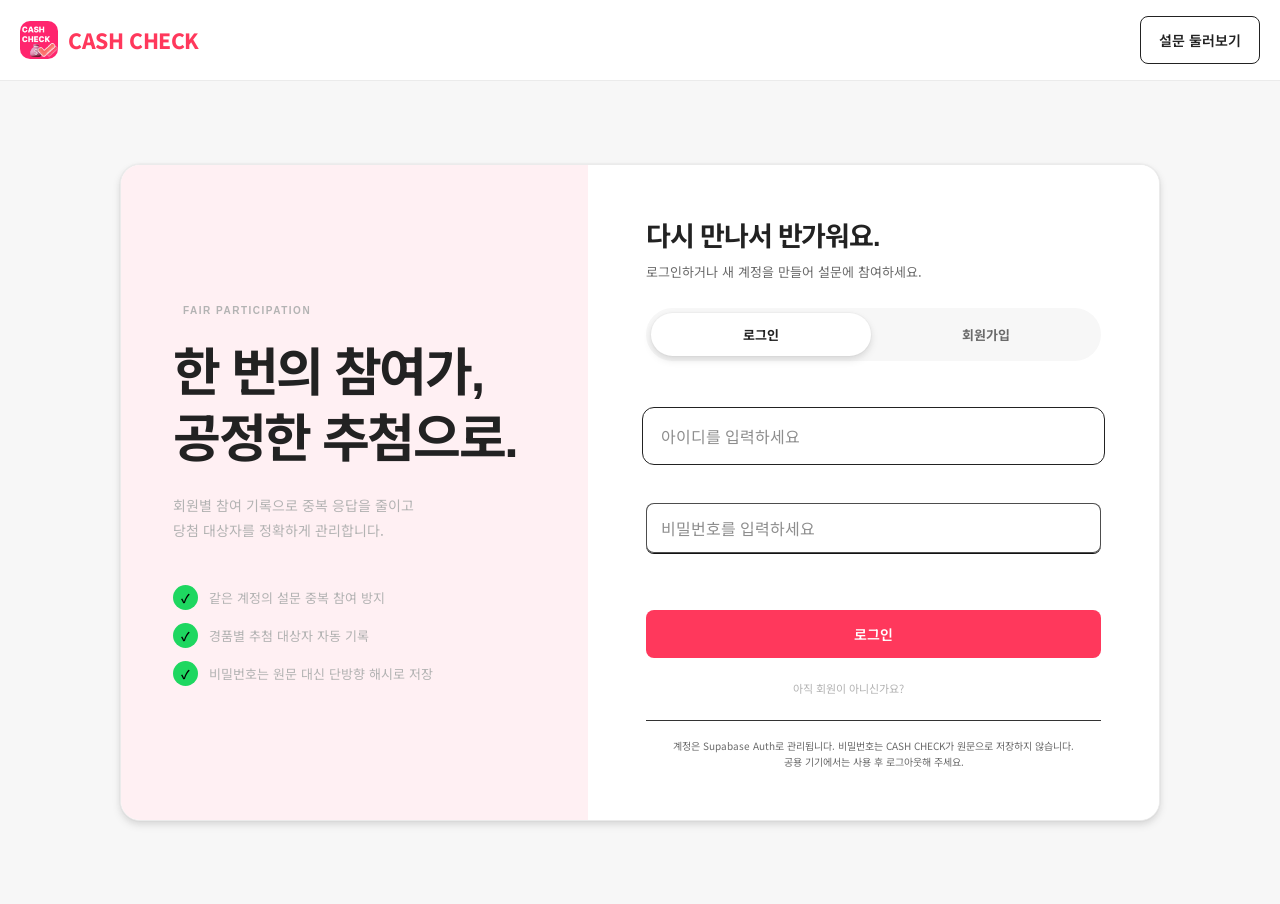
==== commit 3565fa39: "Replace site branding with new logo" ====
--- a/admin-draw.html
+++ b/admin-draw.html
@@ -8,13 +8,13 @@
   <link rel="preconnect" href="https://fonts.googleapis.com" />
   <link rel="preconnect" href="https://fonts.gstatic.com" crossorigin />
   <link href="https://fonts.googleapis.com/css2?family=Manrope:wght@500;600;700;800&family=Noto+Sans+KR:wght@400;500;600;700;800&display=swap" rel="stylesheet" />
-  <link rel="icon" href="./assets/cash-check-logo.jpg" />
+  <link rel="icon" type="image/png" href="./assets/cash-check-logo.png" />
   <link rel="stylesheet" href="./styles.css?v=20260716-nav-nowrap" />
 </head>
 <body class="draw-page">
   <header class="site-header">
     <div class="nav-wrap">
-      <a class="brand" href="./index.html" aria-label="CASH CHECK 홈"><img class="brand-logo" src="./assets/cash-check-logo.jpg" alt="" aria-hidden="true" /><span>CASH CHECK</span></a>
+      <a class="brand" href="./index.html" aria-label="CASH CHECK 홈"><img class="brand-logo" src="./assets/cash-check-logo.png" alt="" aria-hidden="true" /><span>CASH CHECK</span></a>
       <span class="draw-admin-badge">qwer 마스터 전용</span>
       <div class="nav-actions"><div data-auth-slot></div><a class="button button-small button-dark" href="./surveys.html">설문 목록</a></div>
     </div>
--- a/styles.css
+++ b/styles.css
@@ -170,8 +170,11 @@
 .section-heading > div > p:last-child { margin: 13px 0 0; color: var(--muted); font-size: 15px; }
 .result-summary { flex: 0 0 auto; padding-bottom: 4px; color: var(--muted); font-size: 13px; }
 .result-summary strong { color: var(--blue); font: 800 23px "Manrope"; }
-.survey-toolbar { display: flex; justify-content: space-between; align-items: center; gap: 20px; margin: 42px 0 30px; }
-.filter-tabs { display: flex; flex-wrap: wrap; gap: 8px; }
+.survey-toolbar { display: flex; justify-content: space-between; align-items: flex-start; gap: 24px; margin: 42px 0 30px; }
+.filter-groups { min-width: 0; display: grid; gap: 12px; }
+.filter-row { min-width: 0; display: flex; align-items: center; gap: 12px; }
+.filter-label { flex: 0 0 44px; color: var(--muted); font-size: 12px; font-weight: 700; }
+.filter-tabs { min-width: 0; flex: 1; display: flex; flex-wrap: wrap; gap: 8px; }
 .filter-chip { padding: 10px 16px; border: 1px solid var(--line); border-radius: 999px; background: white; color: #5b6271; font-size: 13px; font-weight: 600; cursor: pointer; transition: .18s; }
 .filter-chip:hover, .filter-chip.active { border-color: var(--navy); background: var(--navy); color: white; }
 .search-box { width: 270px; height: 44px; display: flex; align-items: center; gap: 8px; padding: 0 15px; border: 1px solid var(--line); border-radius: 12px; background: white; }
@@ -949,7 +952,9 @@
 .survey-card h3, .reward-value { color: var(--air-ink); }
 .survey-card .description, .card-facts, .slots span, .reward-label { color: var(--air-muted); }
 .card-bottom { border-color: var(--air-line-soft); }
-.load-more-button { color: var(--air-ink); background: #fff; border-color: var(--air-ink); border-radius: 8px; text-transform: none; }
+.load-more-button { width: fit-content; min-width: 0; min-height: 38px; padding: 0 14px; color: var(--air-ink); background: #fff; border-color: var(--air-line); border-radius: 8px; font-size: 12px; text-transform: none; box-shadow: 0 3px 9px rgba(0,0,0,.09), 0 8px 18px rgba(0,0,0,.06); }
+.load-more-button span { margin-left: 5px; color: var(--air-ink); font-size: 13px; }
+.load-more-button:hover { border-color: var(--air-ink); box-shadow: 0 5px 12px rgba(0,0,0,.11), 0 12px 24px rgba(0,0,0,.08); transform: translateY(-2px); }
 
 .process-section { padding: 64px 0; color: var(--air-ink); background: var(--air-soft); }
 .process-intro > p:not(.kicker), .process-list p { color: var(--air-muted); }
@@ -974,6 +979,41 @@
 .prize-visual { border-radius: 14px; box-shadow: none; }
 .prize-info > span, .prize-info p { color: var(--air-muted); }
 .prize-info h2 { color: var(--air-ink); }
+
+/* Continuously scrolling gift cards delivered today. */
+.gifticon-section { overflow: hidden; scroll-margin-top: 80px; padding: 72px 0 80px; background: var(--air-soft); border-top: 1px solid var(--air-line-soft); }
+.gifticon-heading { display: flex; align-items: end; justify-content: space-between; gap: 24px; margin-bottom: 30px; }
+.gifticon-heading .kicker { margin-bottom: 8px !important; }
+.gifticon-heading h2 { margin: 0; color: var(--air-ink); font-size: 32px; line-height: 1.25; letter-spacing: -.7px; }
+.gifticon-heading > p { margin: 0; color: var(--air-muted); font-size: 14px; }
+.gifticon-belt { width: 100%; overflow: hidden; -webkit-mask-image: linear-gradient(90deg, transparent, #000 5%, #000 95%, transparent); mask-image: linear-gradient(90deg, transparent, #000 5%, #000 95%, transparent); }
+.gifticon-track { width: max-content; display: flex; animation: gifticon-scroll 42s linear infinite; will-change: transform; }
+.gifticon-belt:hover .gifticon-track, .gifticon-belt:focus-within .gifticon-track { animation-play-state: paused; }
+.gifticon-list { display: flex; gap: 18px; padding-right: 18px; }
+.gifticon-item { width: 300px; flex: 0 0 300px; overflow: hidden; background: #fff; border: 1px solid var(--air-line-soft); border-radius: 16px; box-shadow: var(--air-shadow); }
+.gifticon-item img { width: 100%; height: 200px; display: block; object-fit: cover; object-position: center 8%; background: #f7f7f7; transform: scale(1.02); }
+.gifticon-item div { position: relative; min-height: 104px; padding: 16px 68px 17px 17px; }
+.gifticon-item span { display: block; margin-bottom: 6px; color: var(--air-muted); font-size: 11px; font-weight: 600; }
+.gifticon-item strong { display: block; color: var(--air-ink); font-size: 16px; line-height: 1.4; letter-spacing: -.25px; }
+.gifticon-item b { position: absolute; right: 16px; top: 18px; padding: 7px 10px; color: #fff; background: var(--air-primary); border-radius: 9999px; font-size: 12px; }
+@keyframes gifticon-scroll { to { transform: translateX(-50%); } }
+
+@media (max-width: 760px) {
+  .gifticon-section { padding: 54px 0 60px; }
+  .gifticon-heading { display: block; margin-bottom: 24px; }
+  .gifticon-heading h2 { font-size: 27px; }
+  .gifticon-heading > p { margin-top: 9px; font-size: 13px; }
+  .gifticon-list { gap: 12px; padding-right: 12px; }
+  .gifticon-item { width: 252px; flex-basis: 252px; }
+  .gifticon-item img { height: 168px; }
+  .gifticon-item div { min-height: 96px; padding: 14px 60px 15px 15px; }
+  .gifticon-item strong { font-size: 14px; }
+  .gifticon-item b { right: 13px; top: 15px; }
+}
+
+@media (prefers-reduced-motion: reduce) {
+  .gifticon-track { animation-play-state: paused; }
+}
 .opening-skip { color: var(--air-ink); border-color: var(--air-ink); text-transform: none; }
 
 /* Auth */
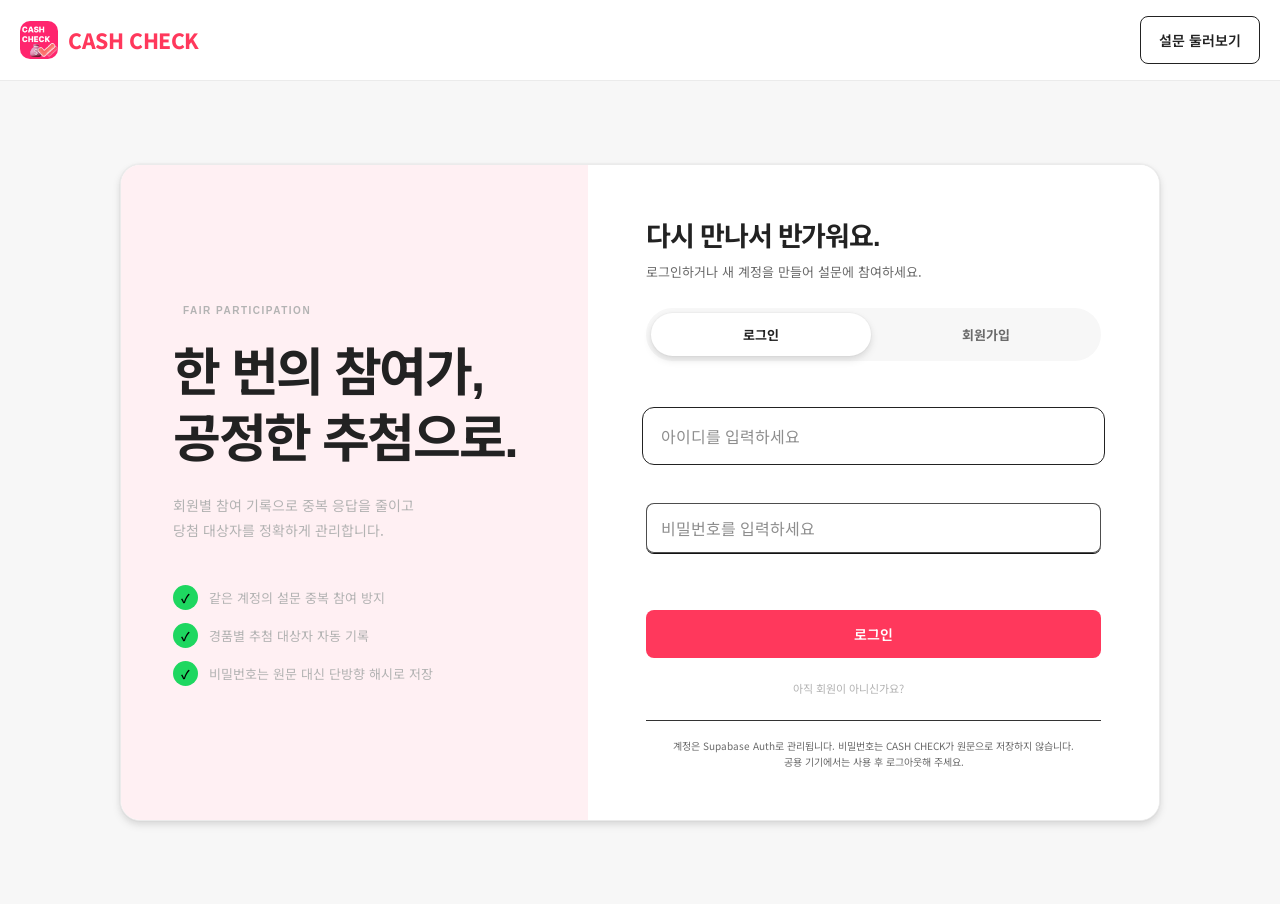
==== commit 04e452f1: "Use one form link for all surveys" ====
--- a/admin-draw.html
+++ b/admin-draw.html
@@ -3,44 +3,44 @@
 <head>
   <meta charset="UTF-8" />
   <meta name="viewport" content="width=device-width, initial-scale=1.0" />
-  <meta name="description" content="Supabase 설문 참여 기록으로 당첨자를 추첨하는 CASH CHECK 마스터 화면" />
-  <title>CASH CHECK · 마스터 경품 추첨</title>
+  <meta name="description" content="CASH CHECK 설문 경품 추첨과 공개된 당첨 결과를 확인하는 페이지" />
+  <title>CASH CHECK · 경품 추첨 결과</title>
   <link rel="preconnect" href="https://fonts.googleapis.com" />
   <link rel="preconnect" href="https://fonts.gstatic.com" crossorigin />
   <link href="https://fonts.googleapis.com/css2?family=Manrope:wght@500;600;700;800&family=Noto+Sans+KR:wght@400;500;600;700;800&display=swap" rel="stylesheet" />
   <link rel="icon" type="image/png" href="./assets/cash-check-logo.png" />
-  <link rel="stylesheet" href="./styles.css?v=20260716-nav-nowrap" />
+  <link rel="stylesheet" href="./styles.css?v=20260716-multi-winner-draw" />
 </head>
 <body class="draw-page">
   <header class="site-header">
     <div class="nav-wrap">
       <a class="brand" href="./index.html" aria-label="CASH CHECK 홈"><img class="brand-logo" src="./assets/cash-check-logo.png" alt="" aria-hidden="true" /><span>CASH CHECK</span></a>
-      <span class="draw-admin-badge">qwer 마스터 전용</span>
+      <span class="draw-admin-badge" id="drawRoleBadge">추첨 결과 공개</span>
       <div class="nav-actions"><div data-auth-slot></div><a class="button button-small button-dark" href="./surveys.html">설문 목록</a></div>
     </div>
   </header>
 
   <main class="draw-main">
     <section class="draw-hero section-shell">
-      <p class="kicker">MASTER RANDOM DRAW</p>
-      <h1>완료된 설문별로<br />행운의 주인공을 뽑아보세요.</h1>
-      <p>Supabase에 기록된 참여자만 돌림판에 들어갑니다. 서버에서 당첨자를 확정하고 기록한 뒤 돌림판 애니메이션으로 결과를 공개합니다.</p>
+      <p class="kicker" id="drawHeroKicker">PRIZE DRAW RESULTS</p>
+      <h1 id="drawHeroTitle">완료된 설문의<br />당첨 결과를 확인하세요.</h1>
+      <p id="drawHeroDescription">추첨은 qwer 마스터 계정에서만 진행하며, 완료된 결과는 모든 로그인 사용자에게 공개합니다.</p>
     </section>
 
     <section class="section-shell draw-board-shell">
       <div class="draw-loading draw-access-state" id="drawLoading"><span class="loading-spinner" aria-hidden="true"></span><strong>Supabase 참여 기록을 불러오는 중입니다.</strong></div>
-      <div class="draw-access-state" id="drawDenied" hidden><span aria-hidden="true">🔐</span><h2>마스터 계정만 접근할 수 있어요.</h2><p><strong>qwer</strong> 계정으로 로그인한 뒤 다시 시도해 주세요.</p><a class="button button-primary" href="./auth.html?mode=login&next=./admin-draw.html">qwer 계정으로 로그인</a></div>
-      <div class="draw-access-state" id="drawEmpty" hidden><span aria-hidden="true">📋</span><h2>추첨할 설문 기록이 없습니다.</h2><p>회원의 설문 참여 기록이 Supabase에 저장되면 여기에 설문별 돌림판이 생성됩니다.</p><a class="button button-ghost" href="./surveys.html">설문 목록 보기</a></div>
+      <div class="draw-access-state" id="drawDenied" hidden><span aria-hidden="true">🔐</span><h2>로그인이 필요해요.</h2><p>로그인하면 공개된 경품 추첨 결과를 확인할 수 있어요.</p><a class="button button-primary" href="./auth.html?mode=login&next=./admin-draw.html">로그인하기</a></div>
+      <div class="draw-access-state" id="drawEmpty" hidden><span aria-hidden="true">📋</span><h2 id="drawEmptyTitle">아직 공개된 추첨 결과가 없습니다.</h2><p id="drawEmptyDescription">추첨이 완료되면 설문별 당첨 결과가 여기에 공개됩니다.</p><a class="button button-ghost" href="./surveys.html">설문 목록 보기</a></div>
       <div class="draw-access-state draw-error-state" id="drawError" hidden><span aria-hidden="true">⚠️</span><h2>추첨 정보를 불러오지 못했어요.</h2><p id="drawErrorMessage"></p><button class="button button-dark" id="retryDrawData" type="button">다시 불러오기</button></div>
-      <div class="draw-board-heading" id="drawBoardHeading" hidden><div><p class="draw-step-label">COMPLETED SURVEYS</p><h2>설문별 돌림판</h2></div><button class="text-button" id="refreshDrawData" type="button">참여 기록 새로고침</button></div>
+      <div class="draw-board-heading" id="drawBoardHeading" hidden><div><p class="draw-step-label" id="drawBoardLabel">DRAW RESULTS</p><h2 id="drawBoardTitle">공개된 당첨 결과</h2></div><button class="text-button" id="refreshDrawData" type="button">결과 새로고침</button></div>
       <div class="wheel-grid" id="wheelGrid" aria-live="polite"></div>
     </section>
   </main>
 
   <div class="draw-toast" id="drawToast" role="status" aria-live="polite"></div>
-  <script src="./survey-data.js" defer></script>
+  <script src="./survey-data.js?v=20260716-unified-survey-link" defer></script>
   <script src="/api/config.js" defer></script>
   <script src="./auth.js?v=20260716-3" defer></script>
-  <script src="./admin-draw.js?v=20260716-3" defer></script>
+  <script src="./admin-draw.js?v=20260716-multi-winner-draw" defer></script>
 </body>
 </html>
--- a/styles.css
+++ b/styles.css
@@ -173,7 +173,7 @@
 .survey-toolbar { display: flex; justify-content: space-between; align-items: flex-start; gap: 24px; margin: 42px 0 30px; }
 .filter-groups { min-width: 0; display: grid; gap: 12px; }
 .filter-row { min-width: 0; display: flex; align-items: center; gap: 12px; }
-.filter-label { flex: 0 0 44px; color: var(--muted); font-size: 12px; font-weight: 700; }
+.filter-label { flex: 0 0 56px; color: var(--muted); font-size: 12px; font-weight: 700; white-space: nowrap; }
 .filter-tabs { min-width: 0; flex: 1; display: flex; flex-wrap: wrap; gap: 8px; }
 .filter-chip { padding: 10px 16px; border: 1px solid var(--line); border-radius: 999px; background: white; color: #5b6271; font-size: 13px; font-weight: 600; cursor: pointer; transition: .18s; }
 .filter-chip:hover, .filter-chip.active { border-color: var(--navy); background: var(--navy); color: white; }
@@ -511,19 +511,27 @@
 .wheel-card-head h3 { margin: 5px 0; font-size: 20px; letter-spacing: -.7px; }
 .wheel-card-head p { margin: 0; color: #777; font-size: 12px; }
 .wheel-card-head > b { display: grid; min-width: 46px; height: 46px; place-items: center; border-radius: 50%; background: #171717; color: #c8ff47; font: 800 16px "Manrope", sans-serif; }
-.wheel-stage { position: relative; display: flex; width: min(100%, 440px); margin: 28px auto 20px; justify-content: center; }
-.prize-wheel { display: block; border-radius: 50%; filter: drop-shadow(0 12px 18px rgba(0,0,0,.16)); will-change: transform; }
-.wheel-pointer { position: absolute; top: -11px; left: 50%; width: 0; height: 0; border-top: 28px solid #171717; border-left: 16px solid transparent; border-right: 16px solid transparent; transform: translateX(-50%); z-index: 2; filter: drop-shadow(0 3px 2px rgba(0,0,0,.25)); }
-.wheel-result { min-height: 93px; padding: 16px; margin: 14px 0; border-radius: 14px; }
-.wheel-result.pending { display: flex; align-items: center; justify-content: center; flex-direction: column; background: #f3f4ef; color: #777; }
-.wheel-result.pending span { color: #333; font-size: 13px; font-weight: 800; }
-.wheel-result p { margin: 4px 0; font-size: 11px; }
-.wheel-result.complete { background: #efffd0; border: 1px solid #c6ed70; text-align: center; }
-.wheel-result.complete span { display: block; color: #607d17; font-size: 11px; font-weight: 800; }
-.wheel-result.complete strong { display: block; margin: 3px 0; font-size: 23px; }
-.wheel-result.complete small { color: #76902f; font: 600 9px "Manrope", sans-serif; }
 .wheel-spin-button { width: 100%; min-height: 52px; }
 .wheel-spin-button:disabled { cursor: default; opacity: .75; }
+.draw-viewer-note { margin: 16px 0 0; color: #777; font-size: 11px; line-height: 1.6; text-align: center; }
+.wheel-card-head > b { min-width: 54px; padding: 0 8px; white-space: nowrap; }
+.draw-winner-result { margin: 26px 0 18px; padding: 20px; border: 1px solid #e1e1dc; border-radius: 16px; background: #fafaf8; }
+.draw-winner-result.complete { border-color: #ffd1da; background: #fff5f7; }
+.draw-winner-result-head { display: flex; align-items: flex-end; justify-content: space-between; gap: 16px; margin-bottom: 16px; }
+.draw-winner-result-head span { color: var(--air-primary); font-size: 11px; font-weight: 800; }
+.draw-winner-result-head h4 { margin: 4px 0 0; font-size: 19px; letter-spacing: -.5px; }
+.draw-result-meta { max-width: 240px; margin: 0; color: #777; font-size: 10px; line-height: 1.5; text-align: right; overflow-wrap: anywhere; }
+.draw-winner-list { display: grid; grid-template-columns: repeat(2, minmax(0, 1fr)); gap: 10px; padding: 0; margin: 0; list-style: none; }
+.draw-winner-slot { min-width: 0; display: grid; grid-template-columns: 34px minmax(0, 1fr); align-items: center; gap: 11px; padding: 13px; border: 1px dashed #d5d5cf; border-radius: 12px; background: #fff; }
+.draw-winner-slot > span { width: 34px; height: 34px; display: grid; place-items: center; color: #777; background: #f1f1ed; border-radius: 50%; font: 800 12px "Manrope", sans-serif; }
+.draw-winner-slot small, .draw-winner-slot p { display: block; margin: 0; color: #888; font-size: 9px; line-height: 1.45; }
+.draw-winner-slot strong { display: block; margin: 2px 0; overflow: hidden; color: #aaa; font-size: 15px; text-overflow: ellipsis; white-space: nowrap; }
+.draw-winner-slot.complete { border-style: solid; border-color: #ffc2ce; box-shadow: 0 5px 14px rgba(224,11,65,.08); animation: winner-reveal .42s var(--winner-delay) both ease-out; }
+.draw-winner-slot.complete > span { color: #fff; background: var(--air-primary); }
+.draw-winner-slot.complete strong { color: var(--air-ink); }
+.draw-reveal-loading { min-height: 230px; display: flex; align-items: center; justify-content: center; flex-direction: column; color: var(--air-ink); }
+.draw-reveal-loading .loading-spinner { margin-bottom: 14px; border-top-color: var(--air-primary); }
+@keyframes winner-reveal { from { opacity: 0; transform: translateY(12px) scale(.97); } to { opacity: 1; transform: none; } }
 .draw-toast { position: fixed; left: 50%; bottom: 28px; padding: 13px 20px; border-radius: 24px; background: #171717; color: #fff; font-size: 13px; font-weight: 700; opacity: 0; pointer-events: none; transform: translate(-50%, 18px); transition: .25s; z-index: 100; }
 .draw-toast.show { opacity: 1; transform: translate(-50%, 0); }
 .confetti-piece { position: absolute; top: -14px; left: var(--x); width: 9px; height: 15px; background: var(--color); animation: confetti-fall 2s var(--delay) ease-in forwards; z-index: 3; }
@@ -537,6 +545,10 @@
   .draw-board-heading { align-items: flex-start; flex-direction: column; gap: 10px; }
   .wheel-card { padding: 20px 16px; }
   .wheel-card-head h3 { font-size: 17px; }
+  .draw-winner-result { padding: 15px; }
+  .draw-winner-result-head { align-items: flex-start; flex-direction: column; }
+  .draw-result-meta { max-width: none; text-align: left; }
+  .draw-winner-list { grid-template-columns: 1fr; }
 }
 
 @media (prefers-reduced-motion: reduce) {
@@ -972,6 +984,7 @@
 .opening-section { background: #fff; border-color: var(--air-line-soft); }
 .opening-copy > p { color: var(--air-primary); }
 .opening-copy h1 { color: var(--air-ink); font-size: clamp(38px, 4.4vw, 58px); font-weight: 600; }
+.landing-page .opening-copy h1 { white-space: nowrap; }
 .opening-copy > span { color: var(--air-muted); }
 .prize-card { background: #fff; border: 1px solid var(--air-line-soft); border-radius: 14px; }
 .landing-page .prize-card { box-shadow: 0 3px 10px rgba(0,0,0,.08), 0 12px 28px rgba(0,0,0,.07); transition: transform .2s ease, box-shadow .2s ease, border-color .2s ease; }
@@ -1014,7 +1027,8 @@
 @media (prefers-reduced-motion: reduce) {
   .gifticon-track { animation-play-state: paused; }
 }
-.opening-skip { color: var(--air-ink); border-color: var(--air-ink); text-transform: none; }
+.opening-skip { width: fit-content; max-width: max-content; min-width: 0; min-height: 34px; justify-self: center; gap: 3px; padding: 0 6px 0 10px; color: var(--air-ink); border-color: var(--air-ink); font-size: 12px; letter-spacing: 0; text-transform: none; }
+.opening-skip span { font-size: 12px; }
 
 /* Auth */
 .auth-page { background: var(--air-soft); }
@@ -1074,6 +1088,7 @@
 
 @media (max-width: 760px) {
   .section-shell { width: min(100% - 32px, 620px); }
+  .landing-page .opening-copy h1 { white-space: normal; }
   .survey-page .hero { padding: 20px; border-radius: 14px; }
   .survey-page .hero-visual { min-height: 530px; }
   .survey-page .preview-card { padding: 20px; }
@@ -1095,6 +1110,8 @@
 .survey-page .preview-card { justify-self: center; transform: none; }
 .survey-page .auth-links { align-items: center; flex-direction: row; }
 .survey-page .auth-links a { justify-content: center; }
+.site-header .auth-login-link, .site-header .auth-logout { min-height: 40px; display: inline-flex; align-items: center; padding: 0 12px; color: var(--air-ink); background: #fff; border: 1px solid var(--air-line); border-radius: 8px; }
+.site-header .auth-login-link:hover, .site-header .auth-logout:hover { color: var(--air-muted); background: #fff; border-color: #b0b0b0; }
 
 .survey-page .random-pick-illustration { display: grid; min-height: 230px; place-items: center; background: #fff5f7; }
 .survey-page .random-pick-illustration::before, .survey-page .random-pick-illustration::after { display: none; }
